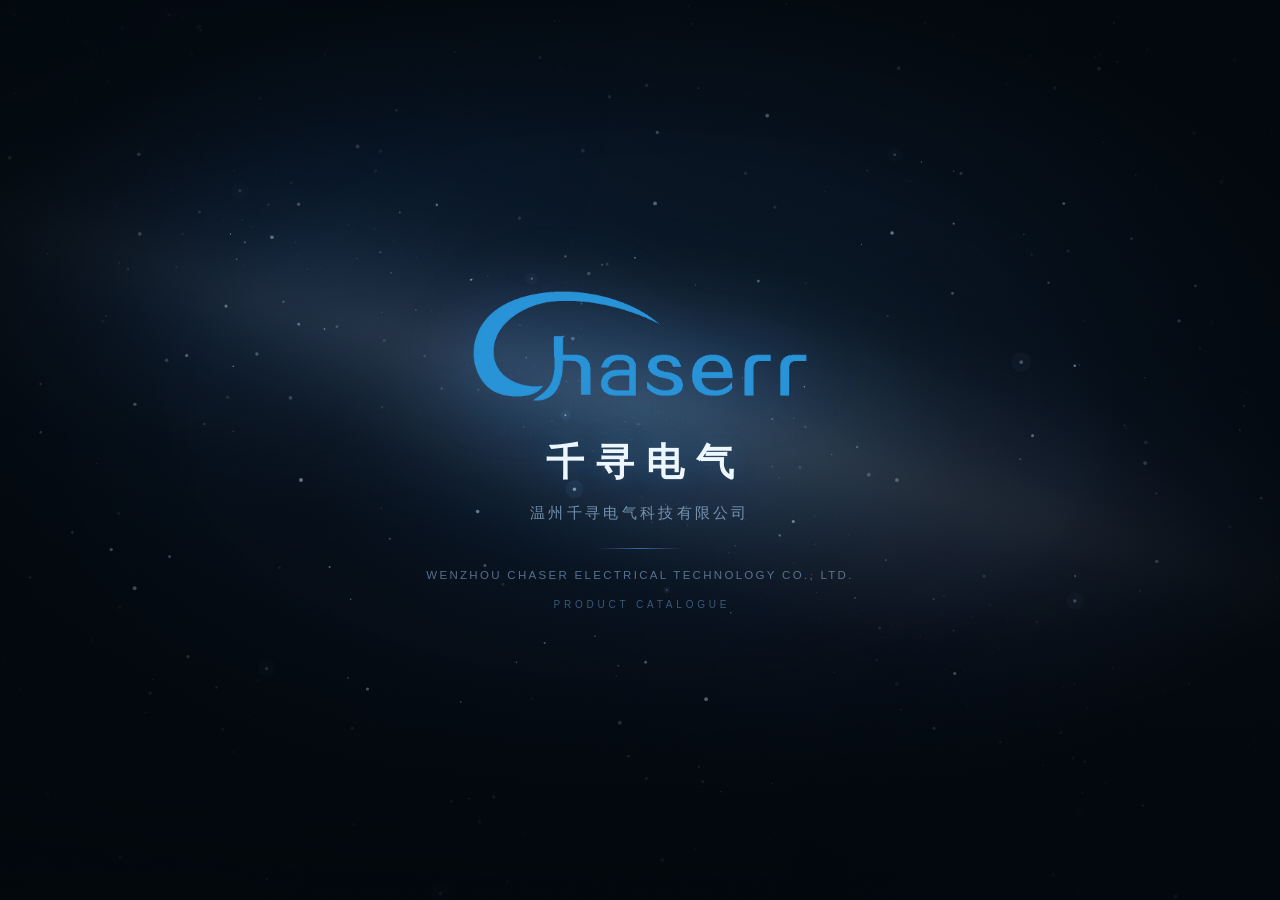
==== index.html @ 0408f9ed "Initialize Album-v2 from Album final baseline" ====
﻿<!DOCTYPE html>
<html lang="zh-CN">
<head>
  <meta charset="UTF-8">
  <meta name="viewport" content="width=device-width, initial-scale=1, viewport-fit=cover">
  <meta name="theme-color" content="#050b14">
  <meta name="description" content="千寻电气产品图册电子版，支持桌面双页、手机单页/双页切换与翻页阅读。">
  <title>千寻电气 · 产品图册</title>
  <link rel="icon" href="data:image/svg+xml,%3Csvg xmlns='http://www.w3.org/2000/svg' viewBox='0 0 64 64'%3E%3Crect width='64' height='64' rx='14' fill='%2307111f'/%3E%3Cpath d='M32 9 51 20v24L32 55 13 44V20z' fill='none' stroke='%234aa8ff' stroke-width='2.5'/%3E%3Ccircle cx='31' cy='31' r='9' fill='none' stroke='%23c7e7ff' stroke-width='3'/%3E%3Cpath d='m37 38 7 7' stroke='%23c7e7ff' stroke-width='3' stroke-linecap='round'/%3E%3C/svg%3E">
  <script>
    if (/MicroMessenger/i.test(navigator.userAgent) && /iPhone|iPad|iPod/i.test(navigator.userAgent)) {
      document.documentElement.classList.add('is-wechat-ios');
    }
  </script>
  <link rel="preload" as="image" href="assets/brand/chaser-logo.webp" fetchpriority="high">
  <link rel="preload" as="image" href="assets/pages/001.webp" media="(min-width: 1001px)" fetchpriority="high">
  <link rel="preload" as="image" href="assets/pages-mobile/001.webp" media="(max-width: 1000px)" fetchpriority="high">
  <link rel="stylesheet" href="styles.css?v=20261119a">
</head>
<body class="is-intro">
  <div class="app is-intro" id="app">
    <div class="ambient" aria-hidden="true">
      <div class="ambient-glow glow-a"></div>
      <div class="ambient-glow glow-b"></div>
      <div class="ambient-nebula"></div>
      <div class="ambient-milkyway"></div>
      <canvas class="starfield" id="starfield"></canvas>
      <div class="ambient-grid"></div>
      <div class="ambient-noise"></div>
      <div class="ambient-vignette"></div>
    </div>

    <header class="topbar">
      <a class="brand" href="#cover" id="brandHome" aria-label="返回封面">
        <span class="brand-copy">
          <img class="brand-logo" src="assets/brand/chaser-logo.webp" width="947" height="323" alt="Chaser 千寻电气" draggable="false">
          <span class="brand-cn">千寻电气 <i></i> 产品图册</span>
        </span>
      </a>

      <nav class="top-actions" aria-label="阅读工具">
        <span class="tool-group">
          <button class="tool-btn tool-btn--text" id="tocBtn" type="button" aria-label="打开页面目录" aria-expanded="false" aria-controls="drawer">
            <svg viewBox="0 0 24 24" aria-hidden="true"><path d="M4 5.5h6.5v6.5H4zM13.5 5.5H20v6.5h-6.5zM4 12.5h6.5V19H4zM13.5 12.5H20V19h-6.5z"/></svg>
            <span>目录</span>
          </button>
          <button class="tool-btn tool-btn--desktop" id="searchBtn" type="button" aria-label="搜索型号或系列" title="搜索（/）">
            <svg viewBox="0 0 24 24" aria-hidden="true"><circle cx="10.6" cy="10.6" r="6.2"/><path d="m15.2 15.2 4.3 4.3"/></svg>
          </button>
          <button class="tool-btn tool-btn--desktop" id="pdfBtn" type="button" aria-label="下载整本 PDF" title="下载整本 PDF">
            <svg viewBox="0 0 24 24" aria-hidden="true"><path d="M12 4v10m0 0 4-4m-4 4-4-4M5 18h14"/></svg>
          </button>
        </span>

        <span class="tool-group">
          <button class="tool-btn" id="zoomBtn" type="button" aria-label="查看大图" title="查看大图">
            <svg viewBox="0 0 24 24" aria-hidden="true"><circle cx="10.6" cy="10.6" r="6.2"/><path d="m15.2 15.2 4.3 4.3M10.6 7.7v5.8M7.7 10.6h5.8"/></svg>
          </button>
          <button class="tool-btn" id="soundBtn" type="button" aria-label="开启翻页音效" aria-pressed="false" title="翻页音效">
            <svg class="icon-sound-on" viewBox="0 0 24 24" aria-hidden="true"><path d="M4 9.4v5.2h3.3l4.2 3.5V5.9L7.3 9.4H4z"/><path d="M15 8.4a5.2 5.2 0 0 1 0 7.2M17.8 5.8a8.7 8.7 0 0 1 0 12.4"/></svg>
            <svg class="icon-sound-off" viewBox="0 0 24 24" aria-hidden="true"><path d="M4 9.4v5.2h3.3l4.2 3.5V5.9L7.3 9.4H4z"/><path d="m15.2 9.2 5 5.6M20.2 9.2l-5 5.6"/></svg>
          </button>
          <button class="tool-btn" id="shareBtn" type="button" aria-label="分享整本图册" title="分享">
            <svg viewBox="0 0 24 24" aria-hidden="true"><circle cx="6" cy="12" r="2.1"/><circle cx="18" cy="6" r="2.1"/><circle cx="18" cy="18" r="2.1"/><path d="m8 11 7.8-4M8 13l7.8 4"/></svg>
          </button>
        </span>

        <span class="tool-group">
          <button class="tool-btn tool-btn--mobile" id="rotateBtn" type="button" aria-label="切换到双页模式" aria-pressed="false" title="切换单页 / 双页">
            <svg viewBox="0 0 24 24" aria-hidden="true"><rect class="page-icon-left" x="3.2" y="4.2" width="8" height="15.2" rx="1.8"/><rect class="page-icon-right" x="12.8" y="4.2" width="8" height="15.2" rx="1.8"/><path d="M7.2 8.2h.1M7.2 11.2h.1M7.2 14.2h.1M16.8 8.2h.1M16.8 11.2h.1M16.8 14.2h.1"/></svg>
          </button>
          <button class="tool-btn" id="fullBtn" type="button" aria-label="进入全屏" title="全屏">
            <svg class="icon-expand" viewBox="0 0 24 24" aria-hidden="true"><path d="M9 4H4v5M15 4h5v5M9 20H4v-5M15 20h5v-5"/></svg>
            <svg class="icon-compress" viewBox="0 0 24 24" aria-hidden="true"><path d="M4 9h5V4M20 9h-5V4M4 15h5v5M20 15h-5v5"/></svg>
          </button>
          <button class="tool-btn" id="helpBtn" type="button" aria-label="查看操作提示" title="操作提示（?）">
            <svg viewBox="0 0 24 24" aria-hidden="true"><circle cx="12" cy="12" r="8.2"/><path d="M9.7 9.4a2.5 2.5 0 1 1 3.5 2.3c-.8.4-1.2.9-1.2 1.8"/><circle cx="12" cy="16.7" r=".8" fill="currentColor" stroke="none"/></svg>
          </button>
        </span>
      </nav>
    </header>

    <main class="stage" id="stage">
      <button class="side-arrow side-arrow--prev" id="prevBtn" type="button" aria-label="上一页" title="上一页">
        <svg viewBox="0 0 24 24" aria-hidden="true"><path d="m14.8 5.8-6.2 6.2 6.2 6.2"/></svg>
      </button>

      <div class="book-area" id="bookArea">
        <div class="book-glow" aria-hidden="true"></div>
        <div class="book-shadow" id="bookShadow" aria-hidden="true"></div>
        <div class="book-viewport" id="bookViewport" aria-label="图册页面，可拖动翻页">
          <div class="spread" id="spread">
            <div class="leaf leaf--left" id="leafLeft" aria-hidden="true">
              <img id="imgLeft" alt="" draggable="false" decoding="async">
              <span class="leaf-light" aria-hidden="true"></span>
              <span class="blank-paper"></span>
            </div>
            <div class="leaf leaf--right" id="leafRight" aria-hidden="true">
              <img id="imgRight" alt="" draggable="false" decoding="async">
              <span class="leaf-light" aria-hidden="true"></span>
              <span class="blank-paper"></span>
            </div>
            <div class="leaf leaf--single" id="leafSingle" aria-hidden="true">
              <img id="imgSingle" alt="" draggable="false" decoding="async">
              <span class="leaf-light" aria-hidden="true"></span>
              <span class="blank-paper"></span>
            </div>

            <div class="contact-highlight-glow" id="contactHighlightGlow" hidden aria-hidden="true"></div>
            <div class="contact-highlight" id="contactHighlight" hidden aria-hidden="true"></div>
            <button class="contact-highlight-hit" id="contactHighlightHit" type="button" aria-label="打开联系方式，可复制地址、电话、邮箱、网址" hidden></button>
            <span class="contact-highlight-badge" id="contactHighlightBadge" hidden aria-hidden="true">点击查看 · 可复制</span>

            <div class="gutter" id="gutter" aria-hidden="true"></div>
            <div class="page-shade page-shade--left" id="shadeLeft" aria-hidden="true"></div>
            <div class="page-shade page-shade--right" id="shadeRight" aria-hidden="true"></div>

            <div class="sheet" id="sheet" aria-hidden="true">
              <div class="sheet-face sheet-face--front" id="sheetFrontFace">
                <img id="sheetFront" alt="" draggable="false" decoding="async">
              </div>
              <div class="sheet-face sheet-face--back" id="sheetBackFace">
                <img id="sheetBack" alt="" draggable="false" decoding="async">
                <span class="sheet-back-blank"></span>
              </div>
            </div>

            <canvas class="flip-canvas" id="flipCanvas" aria-hidden="true"></canvas>
          </div>
        </div>
      </div>

      <button class="side-arrow side-arrow--next" id="nextBtn" type="button" aria-label="下一页" title="下一页">
        <svg viewBox="0 0 24 24" aria-hidden="true"><path d="m9.2 5.8 6.2 6.2-6.2 6.2"/></svg>
      </button>

      <button class="reading-hint" id="hint" type="button" aria-label="查看操作提示">
        <svg viewBox="0 0 24 24" aria-hidden="true"><path d="M8 11V6.8a1.7 1.7 0 0 1 3.4 0V10m0-1.5a1.7 1.7 0 0 1 3.4 0V11m0-1.3a1.7 1.7 0 0 1 3.4 0v4.6c0 3.3-2.6 5.9-5.9 5.9h-.7a5.7 5.7 0 0 1-4.2-1.9L4 14.2a1.7 1.7 0 0 1 2.5-2.3L8 13.5"/></svg>
        <span id="hintText">拖动页角翻页 · 双击页面放大 · 操作提示</span>
      </button>
    </main>

    <div class="chapter-ghost" id="chapterGhost" aria-hidden="true">
      <span class="chapter-ghost__code" id="chapterGhostCode"></span>
      <span class="chapter-ghost__name" id="chapterGhostName"></span>
    </div>

    <footer class="footer">
      <div class="progress-row">
        <span class="progress-index">01</span>
        <div class="range-wrap">
          <span class="range-ticks" aria-hidden="true">
            <i></i><i></i><i></i><i></i><i></i><i></i><i></i><i></i>
          </span>
          <input id="scrubber" class="scrubber" type="range" min="1" max="70" value="1" step="1" aria-label="跳转页面">
        </div>
        <span class="progress-index">70</span>
      </div>
      <div class="dock" role="group" aria-label="翻页控制">
        <div class="dock-side">
          <button class="dock-btn dock-btn--minor" id="firstBtn" type="button" aria-label="回到封面" title="回到封面">
            <svg viewBox="0 0 24 24" aria-hidden="true"><path d="M6 5v14M18 6.5 9.8 12l8.2 5.5z"/></svg>
          </button>
          <button class="dock-btn" id="prevPage" type="button" aria-label="上一页" title="上一页">
            <svg viewBox="0 0 24 24" aria-hidden="true"><path d="m14.5 5.8-6.2 6.2 6.2 6.2"/></svg>
          </button>
        </div>

        <button class="page-status" id="pageStatus" type="button" aria-label="当前页，点击打开页面目录">
          <span class="page-status__title" id="pageTitle">封面</span>
          <span class="page-status__count" id="pageCount">01 / 70</span>
        </button>

        <div class="dock-side">
          <button class="dock-btn" id="nextPage" type="button" aria-label="下一页" title="下一页">
            <svg viewBox="0 0 24 24" aria-hidden="true"><path d="m9.5 5.8 6.2 6.2-6.2 6.2"/></svg>
          </button>
          <button class="dock-btn dock-btn--minor" id="lastBtn" type="button" aria-label="查看封底" title="查看封底">
            <svg viewBox="0 0 24 24" aria-hidden="true"><path d="M18 5v14M6 6.5 14.2 12 6 17.5z"/></svg>
          </button>
        </div>
      </div>
    </footer>
  </div>

  <div class="drawer-backdrop" id="drawerBackdrop" hidden></div>
  <aside class="drawer" id="drawer" role="dialog" aria-modal="true" aria-labelledby="drawerTitle" aria-hidden="true">
    <div class="drawer-head">
      <div>
        <span class="eyebrow">CATALOGUE</span>
        <h2 id="drawerTitle">目录</h2>
      </div>
      <button class="drawer-close" id="drawerClose" type="button" aria-label="关闭目录">
        <svg viewBox="0 0 24 24" aria-hidden="true"><path d="m6 6 12 12M18 6 6 18"/></svg>
      </button>
    </div>
    <div class="drawer-sub">
      <span id="drawerSubCount">34 个产品系列</span>
      <span class="drawer-sub__hint" id="drawerSubHint">点击系列快速跳转</span>
    </div>
    <div class="drawer-tabs" role="tablist" aria-label="目录视图">
      <button class="drawer-tab is-active" id="tocTabDirectory" type="button" role="tab" aria-selected="true" aria-controls="directoryPanel">系列目录</button>
      <button class="drawer-tab" id="tocTabThumbs" type="button" role="tab" aria-selected="false" aria-controls="thumbsPanel" tabindex="-1">页面缩略图</button>
    </div>
    <div class="drawer-tools">
      <button class="drawer-pdf-btn" id="pdfBtnDrawer" type="button">
        <svg viewBox="0 0 24 24" aria-hidden="true"><path d="M12 4v10m0 0 4-4m-4 4-4-4M5 18h14"/></svg>
        <span>下载整本 PDF</span>
        <em>带水印</em>
      </button>
    </div>
    <div class="drawer-body" id="drawerBody">
      <div class="drawer-panel" id="directoryPanel" role="tabpanel" aria-labelledby="tocTabDirectory">
        <div class="toc-head">
          <span class="toc-head__title">产品系列</span>
          <span class="toc-head__meta">PRODUCT SERIES · 01—65</span>
        </div>
        <div class="toc-list" id="tocList"></div>
        <div class="toc-note">
          <span>页码为图册印刷页码；点击系列进入该系列首页。</span>
          <span>原目录未列出 20、56、66 页，可在“页面缩略图”中查看。</span>
        </div>
      </div>
      <div class="drawer-panel" id="thumbsPanel" role="tabpanel" aria-labelledby="tocTabThumbs" hidden>
        <div class="thumb-grid" id="thumbGrid"></div>
      </div>
    </div>
  </aside>

  <div class="zoom-modal" id="zoomModal" role="dialog" aria-modal="true" aria-labelledby="zoomTitle" aria-hidden="true">
    <div class="zoom-head">
      <div class="zoom-heading">
        <span class="eyebrow">DETAIL VIEW</span>
        <h2 id="zoomTitle">封面</h2>
        <span class="zoom-meta" id="zoomMeta">01 / 70</span>
      </div>
      <button class="drawer-close" id="zoomClose" type="button" aria-label="关闭大图">
        <svg viewBox="0 0 24 24" aria-hidden="true"><path d="m6 6 12 12M18 6 6 18"/></svg>
      </button>
    </div>
    <div class="zoom-stage" id="zoomStage">
      <img id="zoomImg" alt="" draggable="false">
      <div class="zoom-loading" id="zoomLoading" aria-hidden="true"><span></span></div>
    </div>
    <div class="zoom-foot">
      <span class="zoom-tip" id="zoomTip">滚轮或双指缩放 · 放大后拖动查看</span>
      <button class="zoom-back" id="zoomBack" type="button">返回图册</button>
      <div class="zoom-tools" role="group" aria-label="图片缩放">
        <button id="zoomOut" type="button" aria-label="缩小"><svg viewBox="0 0 24 24" aria-hidden="true"><path d="M6 12h12"/></svg></button>
        <span id="zoomLevel">100%</span>
        <button id="zoomIn" type="button" aria-label="放大"><svg viewBox="0 0 24 24" aria-hidden="true"><path d="M6 12h12M12 6v12"/></svg></button>
        <button class="zoom-fit" id="zoomFit" type="button" aria-label="适应屏幕">适应</button>
      </div>
    </div>
  </div>

  <div class="search-modal" id="searchModal" role="dialog" aria-modal="true" aria-labelledby="searchTitle" aria-hidden="true">
    <div class="search-panel">
      <div class="modal-head">
        <div>
          <span class="eyebrow">SEARCH</span>
          <h2 id="searchTitle">查找型号 / 系列</h2>
        </div>
        <button class="drawer-close" id="searchClose" type="button" aria-label="关闭搜索">
          <svg viewBox="0 0 24 24" aria-hidden="true"><path d="m6 6 12 12M18 6 6 18"/></svg>
        </button>
      </div>
      <div class="search-box">
        <svg viewBox="0 0 24 24" aria-hidden="true"><circle cx="10.6" cy="10.6" r="6.2"/><path d="m15.2 15.2 4.3 4.3"/></svg>
        <input id="searchInput" type="search" placeholder="输入型号、系列名或页码，例如 QX198A / 33" autocomplete="off" spellcheck="false" aria-label="搜索型号、系列名或页码">
        <kbd>/</kbd>
      </div>
      <div class="search-results" id="searchResults" role="listbox" aria-label="搜索结果"></div>
      <div class="search-empty" id="searchEmpty" hidden>没有找到对应内容，试试型号的一部分，例如 QX198 或 198A。</div>
      <div class="search-foot"><span>↑↓ 选择</span><span>Enter 跳转</span><span>Esc 关闭</span></div>
    </div>
  </div>

  <div class="share-modal" id="shareModal" role="dialog" aria-modal="true" aria-labelledby="shareTitle" aria-hidden="true">
    <div class="share-panel">
      <div class="modal-head">
        <div>
          <span class="eyebrow">SHARE</span>
          <h2 id="shareTitle">分享整本图册</h2>
        </div>
        <button class="drawer-close" id="shareClose" type="button" aria-label="关闭分享">
          <svg viewBox="0 0 24 24" aria-hidden="true"><path d="m6 6 12 12M18 6 6 18"/></svg>
        </button>
      </div>
      <div class="share-body">
        <div class="share-qr-wrap">
          <img id="shareQr" src="assets/brand/share-qr.png" alt="千寻电气产品图册二维码">
        </div>
        <p class="share-title">扫码查看整本图册</p>
        <p class="share-sub">微信、手机相机或浏览器扫码</p>
        <div class="share-url-row">
          <input id="shareUrl" type="text" readonly value="https://refit-no1.github.io/Album-v2/" aria-label="图册网址">
          <button id="copyShare" type="button">复制</button>
        </div>
        <div class="share-actions">
          <button id="nativeShare" type="button" hidden>系统分享</button>
          <a id="downloadQr" href="assets/brand/share-qr.png" download="千寻电气产品图册-二维码.png">保存二维码</a>
        </div>
      </div>
    </div>
  </div>

  <div class="help-modal" id="helpModal" role="dialog" aria-modal="true" aria-labelledby="helpTitle" aria-hidden="true">
    <div class="help-panel">
      <div class="modal-head">
        <div>
          <span class="eyebrow">GUIDE</span>
          <h2 id="helpTitle">操作提示</h2>
        </div>
        <button class="drawer-close" id="helpClose" type="button" aria-label="关闭操作提示">
          <svg viewBox="0 0 24 24" aria-hidden="true"><path d="m6 6 12 12M18 6 6 18"/></svg>
        </button>
      </div>
      <div class="help-mode" id="helpMode">电脑版</div>
      <div class="help-list" id="helpList"></div>
      <p class="help-foot">按 <kbd>?</kbd> 随时打开此提示。</p>
    </div>
  </div>

  <div class="pdf-modal" id="pdfModal" role="dialog" aria-modal="true" aria-labelledby="pdfTitle" aria-hidden="true">
    <div class="pdf-panel">
      <div class="modal-head">
        <div>
          <span class="eyebrow">PDF EXPORT</span>
          <h2 id="pdfTitle">下载整本 PDF</h2>
        </div>
        <button class="drawer-close" id="pdfClose" type="button" aria-label="关闭 PDF 下载">
          <svg viewBox="0 0 24 24" aria-hidden="true"><path d="m6 6 12 12M18 6 6 18"/></svg>
        </button>
      </div>
      <p class="pdf-status" id="pdfStatus">准备生成 PDF…</p>
      <div class="pdf-progress" aria-hidden="true"><span id="pdfBar"></span></div>
      <p class="pdf-note">共 70 页，按图册顺序生成。每页带很浅的“千寻电气 · 产品图册”水印，不影响阅读。生成期间请保持页面打开。</p>
      <button class="pdf-cancel" id="pdfCancel" type="button">取消</button>
    </div>
  </div>

  <div class="contact-modal" id="contactModal" role="dialog" aria-modal="true" aria-labelledby="contactTitle" aria-hidden="true">
    <div class="contact-panel">
      <div class="modal-head">
        <div>
          <span class="eyebrow">CONTACT</span>
          <h2 id="contactTitle">联系方式</h2>
        </div>
        <button class="drawer-close" id="contactClose" type="button" aria-label="关闭联系方式">
          <svg viewBox="0 0 24 24" aria-hidden="true"><path d="m6 6 12 12M18 6 6 18"/></svg>
        </button>
      </div>
      <div class="contact-list" id="contactList">
        <div class="contact-row" data-contact-row="address">
          <span class="contact-row__label">地址</span>
          <span class="contact-row__value">浙江温州乐清市天成街道天成工业区宁康东路2892号</span>
          <button class="contact-row__copy" type="button" data-copy-contact="address">复制</button>
        </div>
        <div class="contact-row" data-contact-row="phone">
          <span class="contact-row__label">电话</span>
          <span class="contact-row__value">135 8779 8177</span>
          <button class="contact-row__copy" type="button" data-copy-contact="phone">复制</button>
        </div>
        <div class="contact-row" data-contact-row="email">
          <span class="contact-row__label">邮箱</span>
          <span class="contact-row__value">Una@chaserr.cc</span>
          <button class="contact-row__copy" type="button" data-copy-contact="email">复制</button>
        </div>
        <div class="contact-row" data-contact-row="website">
          <span class="contact-row__label">网址</span>
          <span class="contact-row__value">https://cn.qianxunele.com</span>
          <button class="contact-row__copy" type="button" data-copy-contact="website">复制</button>
        </div>
      </div>
      <p class="contact-note">点击“复制”即可复制内容，不会拨号、发送邮件或跳转网页。</p>
    </div>
  </div>

  <div class="loading" id="loading">
    <div class="loading-inner">
      <div class="loading-mark">
        <svg viewBox="0 0 44 44" fill="none" aria-hidden="true">
          <path d="M22 3.6 38.3 13v18L22 40.4 5.7 31V13z" stroke="url(#loadStroke)" stroke-width="1.2"/>
          <circle cx="21.3" cy="21.4" r="6" stroke="#d9efff" stroke-width="1.7"/>
          <path d="m25.8 25.8 5 5" stroke="#d9efff" stroke-width="1.7" stroke-linecap="round"/>
          <defs><linearGradient id="loadStroke" x1="6" y1="4" x2="39" y2="40"><stop stop-color="#9ed8ff"/><stop offset="1" stop-color="#1e6dd2"/></linearGradient></defs>
        </svg>
      </div>
      <p class="loading-title">千寻电气 · 产品图册</p>
      <p class="loading-sub">正在展开图册</p>
      <span class="loading-line"><i></i></span>
    </div>
  </div>

  <div class="intro" id="intro" aria-hidden="true">
    <div class="intro-haze" aria-hidden="true"></div>
    <div class="intro-scene">
      <div class="intro-logo">
        <img class="intro-logo-base" src="assets/brand/chaser-logo.webp" width="947" height="323" alt="Chaser 千寻电气">
        <img class="intro-logo-shine" src="assets/brand/chaser-logo.webp" width="947" height="323" alt="" aria-hidden="true">
      </div>
      <div class="intro-name">千寻电气</div>
      <div class="intro-full">温州千寻电气科技有限公司</div>
      <div class="intro-rule" aria-hidden="true"></div>
      <div class="intro-en">WENZHOU CHASER ELECTRICAL TECHNOLOGY CO., LTD.</div>
      <div class="intro-tag">PRODUCT CATALOGUE</div>
    </div>
  </div>

  <div class="toast" id="toast" role="status" aria-live="polite"></div>
  <div class="sr-only" id="live" aria-live="polite"></div>

  <noscript>
    <div class="noscript">请启用浏览器 JavaScript 后重新打开本图册。</div>
  </noscript>

  <script src="data/pages.js?v=20261119a"></script>
  <script src="data/toc.js?v=20261119a"></script>
  <script src="app.js?v=20261119a"></script>
</body>
</html>
---- styles.css ----
/* =========================================================
   千寻电气 · 产品图册
   Responsive flipbook viewer
   ========================================================= */

:root {
  --bg-deep: #040a12;
  --bg: #06101c;
  --panel: rgba(9, 21, 36, .72);
  --panel-strong: rgba(8, 18, 31, .92);
  --paper: #f7f9fc;
  --ink: #eaf3ff;
  --ink-soft: #c3d2e6;
  --muted: #8194ad;
  --muted-2: #61748d;
  --accent: #4aa8ff;
  --accent-bright: #8dd0ff;
  --accent-deep: #1b6ed4;
  --line: rgba(142, 183, 235, .14);
  --line-strong: rgba(142, 183, 235, .24);
  --danger: #ff7a8a;
  --header-h: 76px;
  --footer-h: 108px;
  --stage-pad-x: 94px;
  --page-w: 0px;
  --page-h: 0px;
  --font-sans: "Microsoft YaHei UI", "Microsoft YaHei", "PingFang SC", "Hiragino Sans GB", "Noto Sans CJK SC", "Source Han Sans SC", sans-serif;
  --font-num: "Bahnschrift", "DIN Alternate", "Segoe UI", "Helvetica Neue", Arial, sans-serif;
  --ease-out: cubic-bezier(.22, .78, .22, 1);
  --ease-soft: cubic-bezier(.33, 1, .68, 1);
}

* { box-sizing: border-box; }

html, body {
  height: 100%;
  margin: 0;
  padding: 0;
  background: var(--bg-deep);
}

html { -webkit-text-size-adjust: 100%; }

body {
  color: var(--ink);
  font-family: var(--font-sans);
  font-size: 14px;
  line-height: 1.5;
  overflow: hidden;
  -webkit-font-smoothing: antialiased;
  -moz-osx-font-smoothing: grayscale;
  overscroll-behavior: none;
}

button, input { font: inherit; color: inherit; }
button { -webkit-tap-highlight-color: transparent; }
img { display: block; }
a { color: inherit; }

::selection { background: rgba(74, 168, 255, .32); color: #fff; }

:focus-visible {
  outline: 2px solid var(--accent);
  outline-offset: 3px;
}

.sr-only {
  position: absolute !important;
  width: 1px; height: 1px;
  padding: 0; margin: -1px;
  overflow: hidden;
  clip: rect(0, 0, 0, 0);
  white-space: nowrap;
  border: 0;
}

/* ---------- Ambient stage ---------- */

.app {
  position: relative;
  z-index: 1;
  display: flex;
  flex-direction: column;
  width: 100%;
  height: 100vh;
  height: 100dvh;
  min-height: 0;
  overflow: hidden;
}

.ambient {
  position: fixed;
  inset: 0;
  z-index: 0;
  overflow: hidden;
  background:
    radial-gradient(120% 90% at 50% 0%, #0b1b2e 0%, #06101c 46%, #040a12 100%);
  pointer-events: none;
}

.ambient-glow {
  position: absolute;
  border-radius: 50%;
  filter: blur(100px);
  opacity: .5;
  will-change: transform;
}

.glow-a {
  width: 54vw; height: 54vw;
  min-width: 480px; min-height: 480px;
  top: -24vw; left: -12vw;
  background: radial-gradient(circle, rgba(34, 118, 215, .38), transparent 67%);
  animation: drift-a 26s ease-in-out infinite alternate;
}

.glow-b {
  width: 48vw; height: 48vw;
  min-width: 420px; min-height: 420px;
  right: -16vw; bottom: -24vw;
  background: radial-gradient(circle, rgba(39, 92, 167, .28), transparent 68%);
  animation: drift-b 31s ease-in-out infinite alternate;
}

@keyframes drift-a {
  from { transform: translate3d(0, 0, 0) scale(1); }
  to { transform: translate3d(6vw, 4vh, 0) scale(1.08); }
}
@keyframes drift-b {
  from { transform: translate3d(0, 0, 0) scale(1.04); }
  to { transform: translate3d(-5vw, -3vh, 0) scale(.96); }
}

.ambient-nebula {
  position: absolute;
  inset: -18%;
  background:
    radial-gradient(ellipse 38% 30% at 28% 34%, rgba(41, 106, 194, .16), transparent 68%),
    radial-gradient(ellipse 32% 26% at 72% 66%, rgba(86, 76, 178, .1), transparent 70%),
    radial-gradient(ellipse 24% 20% at 58% 42%, rgba(42, 140, 207, .08), transparent 72%);
  filter: blur(58px);
  opacity: .85;
  mix-blend-mode: screen;
  animation: nebula-drift 42s ease-in-out infinite alternate;
  pointer-events: none;
}

@keyframes nebula-drift {
  from { transform: translate3d(-1.5%, 1%, 0) scale(1); }
  to { transform: translate3d(1.5%, -1%, 0) scale(1.04); }
}

.ambient-milkyway {
  position: absolute;
  left: -22%;
  top: 24%;
  width: 144%;
  height: 42%;
  background:
    radial-gradient(ellipse 38% 55% at 55% 50%, rgba(226, 239, 255, .15), transparent 72%),
    radial-gradient(ellipse 20% 34% at 34% 50%, rgba(132, 171, 255, .12), transparent 76%),
    linear-gradient(
      to bottom,
      transparent 4%,
      rgba(88, 132, 208, .04) 22%,
      rgba(171, 201, 255, .09) 38%,
      rgba(225, 239, 255, .17) 49%,
      rgba(255, 255, 255, .22) 50%,
      rgba(225, 239, 255, .16) 51%,
      rgba(171, 201, 255, .08) 62%,
      transparent 94%
    );
  filter: blur(18px) saturate(1.15);
  transform: rotate(16deg) scale(1.06);
  transform-origin: center;
  opacity: .9;
  mix-blend-mode: screen;
  animation: milkyway-drift 46s ease-in-out infinite alternate;
  pointer-events: none;
}

.ambient-milkyway::after {
  content: "";
  position: absolute;
  inset: 12% 0;
  background:
    radial-gradient(ellipse 16% 8% at 32% 44%, rgba(1, 5, 13, .55), transparent 72%),
    radial-gradient(ellipse 20% 6% at 62% 53%, rgba(1, 5, 13, .48), transparent 74%),
    radial-gradient(ellipse 13% 5% at 78% 47%, rgba(1, 5, 13, .4), transparent 76%),
    linear-gradient(
      to bottom,
      transparent 10%,
      rgba(2, 8, 18, .38) 44%,
      rgba(2, 8, 18, .28) 50%,
      transparent 68%
    );
  filter: blur(12px);
  opacity: .5;
  mix-blend-mode: multiply;
}

@keyframes milkyway-drift {
  from { transform: rotate(16deg) scale(1.06) translate3d(-.8%, .4%, 0); }
  to { transform: rotate(16deg) scale(1.08) translate3d(.8%, -.4%, 0); }
}

@media (max-width: 900px) {
  .ambient-milkyway {
    left: -30%;
    top: 27%;
    width: 160%;
    height: 38%;
    opacity: .8;
    filter: blur(14px) saturate(1.12);
  }
}

.ambient-grid {
  position: absolute;
  inset: 0;
  background-image:
    linear-gradient(rgba(136, 180, 236, .043) 1px, transparent 1px),
    linear-gradient(90deg, rgba(136, 180, 236, .043) 1px, transparent 1px);
  background-size: 72px 72px;
  -webkit-mask-image: radial-gradient(ellipse 80% 74% at 50% 48%, #000 12%, rgba(0,0,0,.55) 54%, transparent 86%);
  mask-image: radial-gradient(ellipse 80% 74% at 50% 48%, #000 12%, rgba(0,0,0,.55) 54%, transparent 86%);
  opacity: .8;
}

.ambient-noise {
  position: absolute;
  inset: 0;
  background-image: url("data:image/svg+xml,%3Csvg xmlns='http://www.w3.org/2000/svg' width='160' height='160'%3E%3Cfilter id='n'%3E%3CfeTurbulence type='fractalNoise' baseFrequency='.86' numOctaves='3' stitchTiles='stitch'/%3E%3C/filter%3E%3Crect width='160' height='160' filter='url(%23n)' opacity='.6'/%3E%3C/svg%3E");
  opacity: .032;
  mix-blend-mode: overlay;
}

.ambient-vignette {
  position: absolute;
  inset: 0;
  background:
    linear-gradient(to bottom, rgba(2, 7, 12, .32), transparent 16%, transparent 78%, rgba(2, 7, 12, .7)),
    radial-gradient(ellipse 76% 66% at 50% 48%, transparent 46%, rgba(2, 6, 11, .55) 100%);
}

/* ---------- Top bar ---------- */

.topbar {
  position: relative;
  z-index: 40;
  flex: 0 0 calc(var(--header-h) + env(safe-area-inset-top, 0px));
  display: flex;
  align-items: center;
  justify-content: space-between;
  gap: 18px;
  height: calc(var(--header-h) + env(safe-area-inset-top, 0px));
  padding: env(safe-area-inset-top, 0px) clamp(18px, 3vw, 42px) 0;
  border-bottom: 1px solid rgba(142, 183, 235, .09);
  background: linear-gradient(to bottom, rgba(4, 11, 20, .88), rgba(4, 11, 20, .48));
  -webkit-backdrop-filter: blur(18px) saturate(125%);
  backdrop-filter: blur(18px) saturate(125%);
}

.topbar::after {
  content: "";
  position: absolute;
  left: 0; right: 0; bottom: -1px;
  height: 1px;
  background: linear-gradient(90deg, transparent, rgba(94, 171, 255, .32) 28%, rgba(94, 171, 255, .32) 72%, transparent);
  opacity: .45;
  pointer-events: none;
}

.brand {
  display: inline-flex;
  align-items: center;
  gap: 0;
  min-width: 0;
  text-decoration: none;
  border-radius: 8px;
}

.brand-logo {
  display: block;
  width: auto;
  height: 30px;
  max-width: 170px;
  filter: drop-shadow(0 0 14px rgba(45, 139, 226, .16));
  user-select: none;
}

.brand-copy {
  display: flex;
  flex-direction: column;
  align-items: flex-start;
  justify-content: center;
  gap: 2px;
  min-width: 0;
}

.brand-cn {
  display: inline-flex;
  align-items: center;
  gap: 7px;
  font-size: 10px;
  line-height: 1.4;
  letter-spacing: .12em;
  color: var(--muted);
  white-space: nowrap;
}

.brand-cn i {
  width: 3px; height: 3px;
  border-radius: 50%;
  background: var(--accent);
  box-shadow: 0 0 8px rgba(74, 168, 255, .9);
}

.topbar-center {
  position: absolute;
  left: 50%;
  top: 50%;
  transform: translate(-50%, -50%);
  display: inline-flex;
  align-items: center;
  gap: 13px;
  height: 30px;
  padding: 0 16px;
  border: 1px solid transparent;
  white-space: nowrap;
  pointer-events: none;
}

.topbar-kicker {
  font-family: var(--font-num);
  font-size: 9px;
  letter-spacing: .22em;
  color: var(--muted-2);
}

.topbar-divider {
  width: 20px;
  height: 1px;
  background: linear-gradient(90deg, transparent, var(--line-strong), transparent);
}

.topbar-section {
  font-size: 11px;
  letter-spacing: .14em;
  color: var(--ink-soft);
}

.top-actions {
  display: inline-flex;
  align-items: center;
  gap: 7px;
  flex: 0 0 auto;
}

.tool-btn {
  position: relative;
  display: inline-flex;
  align-items: center;
  justify-content: center;
  gap: 7px;
  height: 38px;
  min-width: 38px;
  padding: 0 10px;
  border: 1px solid var(--line);
  border-radius: 9px;
  background: rgba(12, 27, 45, .48);
  color: var(--ink-soft);
  cursor: pointer;
  transition: background .22s ease, border-color .22s ease, color .22s ease, transform .22s ease;
}

.tool-btn svg {
  width: 17px;
  height: 17px;
  fill: none;
  stroke: currentColor;
  stroke-width: 1.55;
  stroke-linecap: round;
  stroke-linejoin: round;
}

.tool-btn--text {
  padding: 0 12px;
  font-size: 11.5px;
  letter-spacing: .07em;
}

.tool-btn--text svg path { fill: currentColor; stroke: none; opacity: .9; }

.tool-btn:hover {
  color: #fff;
  border-color: rgba(104, 188, 255, .42);
  background: rgba(25, 66, 111, .48);
}

.tool-btn:active { transform: translateY(1px); }

.tool-btn .icon-sound-on { display: none; }
.tool-btn .icon-sound-off { display: block; }
.tool-btn.is-on { color: var(--accent-bright); border-color: rgba(74, 168, 255, .4); }
.tool-btn.is-on .icon-sound-on { display: block; }
.tool-btn.is-on .icon-sound-off { display: none; }

.tool-btn .icon-compress { display: none; }
.tool-btn.is-on .icon-expand { display: none; }
.tool-btn.is-on .icon-compress { display: block; }

/* ---------- Stage ---------- */

.stage {
  position: relative;
  z-index: 10;
  flex: 1 1 auto;
  min-height: 0;
  display: flex;
  align-items: stretch;
  justify-content: center;
  padding: 10px var(--stage-pad-x) 8px;
  overflow: hidden;
}

.book-area {
  position: relative;
  display: flex;
  align-items: center;
  justify-content: center;
  width: 100%;
  height: 100%;
  min-width: 0;
  min-height: 0;
  opacity: 0;
  transform: translateY(8px);
  transition: opacity .55s ease, transform .65s var(--ease-out), filter .8s ease;
}

.app.is-ready .book-area {
  opacity: 1;
  transform: translateY(0);
}

.book-glow {
  position: absolute;
  left: 50%;
  top: 50%;
  width: min(74vw, 1150px);
  height: min(58vh, 640px);
  transform: translate(-50%, -48%);
  background: radial-gradient(ellipse, rgba(55, 139, 241, .15), transparent 68%);
  filter: blur(32px);
  pointer-events: none;
}

.book-shadow {
  position: absolute;
  left: 50%;
  bottom: 1.5%;
  width: 64%;
  height: 42px;
  transform: translateX(-50%);
  border-radius: 50%;
  background: radial-gradient(ellipse 50% 50% at 50% 50%, rgba(0, 0, 0, .88), rgba(0, 0, 0, .45) 46%, transparent 74%);
  filter: blur(12px);
  opacity: .9;
  transition: width .55s var(--ease-out), opacity .4s ease;
  pointer-events: none;
}

.book-viewport {
  position: relative;
  flex: none;
  -webkit-transform-style: preserve-3d;
  transform-style: preserve-3d;
  -webkit-perspective: 12000px;
  perspective: 12000px;
  -webkit-perspective-origin: 50% 44%;
  perspective-origin: 50% 44%;
  transform: translate3d(0, 0, 0);
  transition: transform .5s var(--ease-soft), clip-path .5s var(--ease-soft);
  will-change: transform, clip-path;
}

.app.is-flipping .book-viewport {
  transition: none;
}

.spread {
  position: relative;
  width: 100%;
  height: 100%;
  -webkit-transform-style: preserve-3d;
  transform-style: preserve-3d;
  transition: opacity .16s ease, transform .18s ease;
}

.app.is-jumping .spread {
  opacity: 0;
  transform: scale(.985);
}

.leaf {
  position: absolute;
  top: 0;
  bottom: 0;
  overflow: hidden;
  background-color: var(--paper);
  background-position: center;
  background-repeat: no-repeat;
  background-size: cover;
  box-shadow:
    0 4px 0 rgba(223, 232, 244, .92),
    0 18px 45px rgba(0, 0, 0, .42);
}

.leaf::before {
  content: "";
  position: absolute;
  inset: 0;
  z-index: 3;
  background-image: url("data:image/svg+xml,%3Csvg xmlns='http://www.w3.org/2000/svg' width='160' height='160'%3E%3Cfilter id='n'%3E%3CfeTurbulence type='fractalNoise' baseFrequency='.82' numOctaves='3' stitchTiles='stitch'/%3E%3C/filter%3E%3Crect width='160' height='160' filter='url(%23n)' opacity='.6'/%3E%3C/svg%3E");
  background-size: 160px 160px;
  opacity: .038;
  mix-blend-mode: multiply;
  pointer-events: none;
}

.leaf-light {
  position: absolute;
  inset: 0;
  z-index: 4;
  background: radial-gradient(
    240px circle at var(--lx, 50%) var(--ly, 38%),
    rgba(255, 255, 255, .18),
    rgba(255, 255, 255, .055) 42%,
    transparent 72%
  );
  opacity: 0;
  mix-blend-mode: soft-light;
  transition: opacity .45s ease;
  pointer-events: none;
}

.spread.is-pointer-active .leaf-light { opacity: .9; }

.leaf img {
  position: absolute;
  inset: 0;
  z-index: 1;
  width: 100%;
  height: 100%;
  object-fit: cover;
  opacity: 0;
  transition: opacity .28s ease;
  user-select: none;
  -webkit-user-drag: none;
}

.leaf img.is-ready { opacity: 1; }
.leaf.is-empty img { display: none; }

/* During a turn the page must swap pixels instantly, not cross-fade from the
   low-resolution thumbnail: that produces a visible first-visit flash. */
.app.is-flipping .leaf img,
.app.is-dragging .leaf img {
  transition: none;
}

.leaf--left {
  left: 0;
  width: calc(50% + 2px);
  border-radius: 3px 0 0 3px;
  box-shadow:
    -1px 0 0 rgba(8, 22, 38, .2),
    -2px 0 0 rgba(245, 250, 255, .8),
    -3px 0 0 rgba(204, 218, 233, .6),
    0 4px 0 rgba(223, 232, 244, .92),
    0 7px 0 rgba(194, 208, 224, .62),
    0 18px 45px rgba(0, 0, 0, .42);
}

.leaf--right {
  left: calc(50% - 2px);
  width: calc(50% + 2px);
  border-radius: 0 3px 3px 0;
  box-shadow:
    1px 0 0 rgba(8, 22, 38, .2),
    2px 0 0 rgba(245, 250, 255, .8),
    3px 0 0 rgba(204, 218, 233, .6),
    0 4px 0 rgba(223, 232, 244, .92),
    0 7px 0 rgba(194, 208, 224, .62),
    0 18px 45px rgba(0, 0, 0, .42);
}

.leaf--single {
  left: 0;
  width: 100%;
  border-radius: 4px;
  display: none;
  box-shadow:
    0 0 0 1px rgba(8, 22, 38, .2),
    0 2px 0 rgba(245, 250, 255, .8),
    0 4px 0 rgba(223, 232, 244, .92),
    0 7px 0 rgba(194, 208, 224, .6),
    0 18px 45px rgba(0, 0, 0, .42);
}

.leaf::after {
  content: "";
  position: absolute;
  inset: 0;
  z-index: 2;
  pointer-events: none;
  box-shadow: inset 0 0 48px rgba(11, 26, 44, .035);
}

.leaf--left::after,
.leaf--right::after {
  background: none;
}

.blank-paper {
  position: absolute;
  inset: 0;
  z-index: 0;
  display: none;
  background:
    radial-gradient(ellipse at 50% 38%, rgba(57, 126, 200, .2), transparent 52%),
    linear-gradient(145deg, #0d1d30, #07111d 62%, #050c15);
}

.blank-paper::before {
  content: "";
  position: absolute;
  inset: 7%;
  border: 1px solid rgba(111, 171, 235, .1);
  border-radius: 2px;
  box-shadow: inset 0 0 80px rgba(22, 71, 122, .08);
}

.blank-paper::after {
  content: "CHASER";
  position: absolute;
  left: 50%;
  top: 50%;
  transform: translate(-50%, -50%);
  color: rgba(148, 199, 250, .16);
  font-family: var(--font-num);
  font-size: 13px;
  font-weight: 500;
  letter-spacing: .55em;
  text-indent: .55em;
  white-space: nowrap;
}

.leaf.is-empty .blank-paper { display: block; }

.gutter {
  position: absolute;
  left: 50%;
  top: -1px;
  bottom: -1px;
  z-index: 5;
  width: 9%;
  max-width: 100px;
  min-width: 50px;
  transform: translateX(-50%);
  background: linear-gradient(90deg,
    transparent 0%,
    rgba(4, 13, 23, .04) 16%,
    rgba(4, 13, 23, .14) 32%,
    rgba(4, 13, 23, .3) 44%,
    rgba(4, 13, 23, .42) 50%,
    rgba(4, 13, 23, .3) 56%,
    rgba(4, 13, 23, .14) 68%,
    rgba(4, 13, 23, .04) 84%,
    transparent 100%);
  opacity: .8;
  mix-blend-mode: multiply;
  pointer-events: none;
}

.page-shade {
  position: absolute;
  top: 0;
  bottom: 0;
  z-index: 4;
  width: 50%;
  pointer-events: none;
  opacity: 0;
  transition: opacity .1s linear;
}

.page-shade--left {
  left: 0;
  background: linear-gradient(to right, rgba(1, 7, 13, .38), rgba(1, 7, 13, .08) 34%, transparent 62%);
}

.page-shade--right {
  left: 50%;
  background: linear-gradient(to left, rgba(1, 7, 13, .38), rgba(1, 7, 13, .08) 34%, transparent 62%);
}

/* ---------- Flipping sheet ---------- */

.sheet {
  position: absolute;
  top: 0;
  bottom: 0;
  z-index: 12;
  width: 50%;
  visibility: hidden;
  pointer-events: none;
  -webkit-transform-style: preserve-3d;
  transform-style: preserve-3d;
  transform-origin: 0 50%;
  will-change: transform;
}

.sheet.is-active { visibility: visible; }

/* The page curl is rendered on a high-DPI canvas overlay. */
.flip-canvas {
  position: absolute;
  inset: 0;
  z-index: 12;
  display: none;
  width: 100%;
  height: 100%;
  pointer-events: none;
}

.flip-canvas.is-active { display: block; }

.sheet { display: none !important; }

.sheet::after {
  content: "";
  position: absolute;
  top: 0;
  bottom: 0;
  z-index: 6;
  width: 3px;
  pointer-events: none;
  background: linear-gradient(90deg,
    rgba(255, 255, 255, .94) 0%,
    rgba(235, 242, 249, .92) 48%,
    rgba(166, 183, 201, .55) 100%);
  box-shadow: -2px 0 5px rgba(0, 0, 0, .1);
}

.sheet.dir-forward::after { right: 0; }
.sheet.dir-back::after { left: 0; transform: scaleX(-1); }

.sheet.dir-forward {
  left: 50%;
  transform-origin: 0 50%;
}

.sheet.dir-back {
  left: 0;
  transform-origin: 100% 50%;
}

.sheet-face {
  position: absolute;
  inset: 0;
  overflow: hidden;
  background-color: var(--paper);
  background-position: center;
  background-repeat: no-repeat;
  background-size: cover;
  -webkit-backface-visibility: hidden;
  backface-visibility: hidden;
  -webkit-transform-style: preserve-3d;
  transform-style: preserve-3d;
  box-shadow:
    0 0 0 1px rgba(8, 22, 38, .12),
    0 10px 34px rgba(0, 0, 0, .32);
}

.sheet-face--front { z-index: 2; }
.sheet-face--back { z-index: 1; transform: rotateY(180deg); }

.sheet-face img {
  position: absolute;
  inset: 0;
  z-index: 1;
  width: 100%;
  height: 100%;
  object-fit: cover;
  opacity: 0;
  transition: opacity .12s linear;
  user-select: none;
  -webkit-user-drag: none;
}

.sheet-face img.is-ready { opacity: 1; }

.sheet-face::after {
  content: "";
  position: absolute;
  inset: 0;
  z-index: 2;
  pointer-events: none;
  opacity: var(--sheet-shade, 0);
}

.sheet.dir-forward .sheet-face--front::after {
  background: linear-gradient(to right,
    rgba(1, 7, 13, .62) 0%,
    rgba(1, 7, 13, .22) 5%,
    rgba(1, 7, 13, .04) 14%,
    transparent 46%,
    rgba(255, 255, 255, .04) 82%,
    rgba(255, 255, 255, .2) 96%,
    rgba(8, 20, 33, .08) 100%);
}

.sheet.dir-forward .sheet-face--back::after {
  background: linear-gradient(to left,
    rgba(1, 7, 13, .62) 0%,
    rgba(1, 7, 13, .24) 5%,
    rgba(1, 7, 13, .04) 16%,
    transparent 56%,
    rgba(255, 255, 255, .04) 86%,
    rgba(255, 255, 255, .2) 98%,
    rgba(8, 20, 33, .08) 100%);
}

.sheet.dir-back .sheet-face--front::after {
  background: linear-gradient(to left,
    rgba(1, 7, 13, .62) 0%,
    rgba(1, 7, 13, .22) 5%,
    rgba(1, 7, 13, .04) 14%,
    transparent 46%,
    rgba(255, 255, 255, .04) 82%,
    rgba(255, 255, 255, .2) 96%,
    rgba(8, 20, 33, .08) 100%);
}

.sheet.dir-back .sheet-face--back::after {
  background: linear-gradient(to right,
    rgba(1, 7, 13, .62) 0%,
    rgba(1, 7, 13, .24) 5%,
    rgba(1, 7, 13, .04) 16%,
    transparent 56%,
    rgba(255, 255, 255, .04) 86%,
    rgba(255, 255, 255, .2) 98%,
    rgba(8, 20, 33, .08) 100%);
}

.sheet.dir-forward .sheet-face--front { border-radius: 0 3px 3px 0; }
.sheet.dir-forward .sheet-face--back { border-radius: 3px 0 0 3px; }
.sheet.dir-back .sheet-face--front { border-radius: 3px 0 0 3px; }
.sheet.dir-back .sheet-face--back { border-radius: 0 3px 3px 0; }

.sheet-back-blank {
  position: absolute;
  inset: 0;
  z-index: 0;
  display: none;
  background:
    radial-gradient(ellipse at 50% 38%, rgba(85, 115, 151, .12), transparent 65%),
    linear-gradient(145deg, #f2f5f9, #e7edf4);
}

.sheet-face--back.is-blank .sheet-back-blank { display: block; }
.sheet-face--back.is-blank img { display: none; }

/* Single-page mode */

.app.mode-single .leaf--left,
.app.mode-single .leaf--right,
.app.mode-single .gutter { display: none; }

.app.mode-single .leaf--single { display: block; }

.app.mode-single .page-shade {
  width: 100%;
  left: 0;
}

.app.mode-single .page-shade--right {
  background: linear-gradient(to left, rgba(1, 7, 13, .32), rgba(1, 7, 13, .05) 26%, transparent 55%);
}

.app.mode-single .page-shade--left {
  background: linear-gradient(to right, rgba(1, 7, 13, .32), rgba(1, 7, 13, .05) 26%, transparent 55%);
}

.app.mode-single .sheet {
  left: 0;
  width: 100%;
}

.app.mode-single .sheet.dir-forward { left: 0; transform-origin: 0 50%; }
.app.mode-single .sheet.dir-back { left: 0; transform-origin: 100% 50%; }

.app.mode-single .sheet-face,
.app.mode-single .leaf--single { border-radius: 4px; }

.app.mode-single .sheet-face--front,
.app.mode-single .sheet-face--back { border-radius: 4px !important; }

/* Drag interaction */

.book-viewport {
  cursor: grab;
  touch-action: none;
  -webkit-user-select: none;
  user-select: none;
}

.app.is-dragging .book-viewport { cursor: grabbing; }
.app.is-flipping .book-viewport { cursor: default; }
.book-viewport.is-unavailable { cursor: default; }

/* Side arrows */

.side-arrow {
  position: absolute;
  top: 50%;
  z-index: 25;
  display: grid;
  place-items: center;
  width: 50px;
  height: 50px;
  margin-top: -25px;
  padding: 0;
  border: 1px solid var(--line);
  border-radius: 50%;
  background: rgba(9, 22, 38, .46);
  color: var(--ink-soft);
  cursor: pointer;
  -webkit-backdrop-filter: blur(12px);
  backdrop-filter: blur(12px);
  transition: color .2s ease, border-color .2s ease, background .2s ease, opacity .2s ease, transform .2s ease;
}

.side-arrow svg {
  width: 21px;
  height: 21px;
  fill: none;
  stroke: currentColor;
  stroke-width: 1.55;
  stroke-linecap: round;
  stroke-linejoin: round;
}

.side-arrow--prev { left: 25px; }
.side-arrow--next { right: 25px; }

.side-arrow:hover {
  color: #fff;
  border-color: rgba(94, 183, 255, .42);
  background: rgba(24, 68, 116, .52);
}

.side-arrow--next:hover { transform: translateX(2px); }
.side-arrow--prev:hover { transform: translateX(-2px); }

.side-arrow:disabled {
  opacity: .18;
  cursor: default;
  pointer-events: none;
}

.app.mode-single .side-arrow { display: none; }

/* Hint */

.reading-hint {
  position: absolute;
  top: 2px;
  left: 50%;
  z-index: 26;
  display: inline-flex;
  align-items: center;
  gap: 7px;
  max-width: calc(100vw - 32px);
  padding: 5px 11px;
  transform: translate(-50%, 0);
  border: 1px solid rgba(120, 190, 255, .36);
  border-radius: 999px;
  background: linear-gradient(180deg, rgba(5, 15, 27, .96), rgba(4, 11, 21, .92));
  color: #e4f2ff;
  font-size: 10.5px;
  text-shadow: 0 1px 2px rgba(0, 0, 0, .5);
  font-weight: 500;
  line-height: 1.25;
  letter-spacing: .05em;
  white-space: nowrap;
  box-shadow: 0 6px 20px rgba(0, 0, 0, .4), inset 0 1px 0 rgba(255, 255, 255, .08);
  -webkit-backdrop-filter: blur(8px);
  backdrop-filter: blur(8px);
  opacity: 0;
  pointer-events: none;
  transition: opacity .5s ease, transform .5s var(--ease-out);
}

.reading-hint.is-visible {
  opacity: 1;
  transform: translate(-50%, 0);
}

.reading-hint.is-hidden {
  opacity: 0;
  transform: translate(-50%, -5px);
}

.reading-hint svg {
  width: 14px;
  height: 14px;
  fill: none;
  stroke: rgba(119, 190, 255, .68);
  stroke-width: 1.4;
  stroke-linecap: round;
  stroke-linejoin: round;
}

/* ---------- Footer ---------- */

.footer {
  position: relative;
  z-index: 35;
  flex: 0 0 calc(var(--footer-h) + env(safe-area-inset-bottom, 0px));
  padding: 8px clamp(16px, 3vw, 34px) calc(9px + env(safe-area-inset-bottom, 0px));
  border-top: 1px solid rgba(142, 183, 235, .075);
  background: linear-gradient(to top, rgba(3, 9, 16, .92), rgba(4, 11, 20, .55));
  -webkit-backdrop-filter: blur(18px) saturate(120%);
  backdrop-filter: blur(18px) saturate(120%);
}

.footer::before {
  content: "";
  position: absolute;
  left: 0; right: 0; top: -1px;
  height: 1px;
  background: linear-gradient(90deg, transparent, rgba(85, 162, 245, .18) 30%, rgba(85, 162, 245, .18) 70%, transparent);
  pointer-events: none;
}

.progress-row {
  display: flex;
  align-items: center;
  gap: 12px;
  width: min(720px, 76vw);
  height: 20px;
  margin: 0 auto;
}

.progress-index {
  flex: 0 0 auto;
  min-width: 17px;
  color: var(--muted-2);
  font-family: var(--font-num);
  font-size: 9px;
  letter-spacing: .08em;
  text-align: center;
}

.range-wrap {
  position: relative;
  flex: 1;
  min-width: 0;
  display: flex;
  align-items: center;
  height: 20px;
}

.scrubber {
  --seek: 0%;
  -webkit-appearance: none;
  appearance: none;
  display: block;
  width: 100%;
  height: 20px;
  margin: 0;
  background: transparent;
  cursor: pointer;
}

.scrubber::-webkit-slider-runnable-track {
  height: 2px;
  border-radius: 2px;
  background: linear-gradient(90deg,
    rgba(74, 168, 255, .9) 0%,
    rgba(74, 168, 255, .9) var(--seek),
    rgba(119, 155, 199, .18) var(--seek),
    rgba(119, 155, 199, .18) 100%);
}

.scrubber::-moz-range-track {
  height: 2px;
  border-radius: 2px;
  background: rgba(119, 155, 199, .18);
}

.scrubber::-moz-range-progress {
  height: 2px;
  border-radius: 2px;
  background: rgba(74, 168, 255, .9);
}

.scrubber::-webkit-slider-thumb {
  -webkit-appearance: none;
  width: 10px;
  height: 10px;
  margin-top: -4px;
  border: 2px solid #071321;
  border-radius: 50%;
  background: #a9dcff;
  box-shadow: 0 0 0 1px rgba(74, 168, 255, .65), 0 0 12px rgba(74, 168, 255, .55);
  transition: transform .18s ease, box-shadow .18s ease;
}

.scrubber::-moz-range-thumb {
  width: 8px;
  height: 8px;
  border: 2px solid #071321;
  border-radius: 50%;
  background: #a9dcff;
  box-shadow: 0 0 0 1px rgba(74, 168, 255, .65), 0 0 12px rgba(74, 168, 255, .55);
}

.scrubber:hover::-webkit-slider-thumb,
.scrubber:focus-visible::-webkit-slider-thumb {
  transform: scale(1.28);
  box-shadow: 0 0 0 1px rgba(74, 168, 255, .8), 0 0 16px rgba(74, 168, 255, .75);
}

.dock {
  display: flex;
  align-items: center;
  justify-content: space-between;
  gap: 8px;
  width: min(462px, 92vw);
  height: 56px;
  margin: 2px auto 0;
  padding: 6px;
  border: 1px solid rgba(142, 183, 235, .14);
  border-radius: 999px;
  background: linear-gradient(145deg, rgba(14, 31, 52, .78), rgba(7, 17, 29, .8));
  box-shadow:
    0 12px 30px rgba(0, 0, 0, .28),
    inset 0 1px 0 rgba(255, 255, 255, .035);
  -webkit-backdrop-filter: blur(16px);
  backdrop-filter: blur(16px);
}

.dock-side {
  display: flex;
  align-items: center;
  gap: 1px;
  flex: 0 0 auto;
}

.dock-btn {
  display: grid;
  place-items: center;
  width: 41px;
  height: 41px;
  padding: 0;
  border: 0;
  border-radius: 50%;
  background: transparent;
  color: var(--ink-soft);
  cursor: pointer;
  transition: color .18s ease, background .18s ease, opacity .18s ease, transform .18s ease;
}

.dock-btn svg {
  width: 19px;
  height: 19px;
  fill: none;
  stroke: currentColor;
  stroke-width: 1.55;
  stroke-linecap: round;
  stroke-linejoin: round;
}

.dock-btn--minor { color: var(--muted); }
.dock-btn--minor svg { width: 16px; height: 16px; }

.dock-btn:hover {
  color: #fff;
  background: rgba(74, 168, 255, .12);
}

.dock-btn:active { transform: scale(.94); }

.dock-btn:disabled {
  opacity: .22;
  cursor: default;
  background: transparent;
  transform: none;
}

.page-status {
  display: flex;
  flex-direction: column;
  align-items: center;
  justify-content: center;
  gap: 1px;
  min-width: 142px;
  max-width: 255px;
  height: 42px;
  padding: 0 15px;
  border: 0;
  border-radius: 999px;
  background: rgba(74, 168, 255, .055);
  color: var(--ink);
  cursor: pointer;
  transition: background .2s ease;
}

.page-status:hover { background: rgba(74, 168, 255, .1); }

.page-status__title {
  display: -webkit-box;
  max-width: 225px;
  max-height: 26px;
  overflow: hidden;
  color: #dbe9f9;
  font-size: 10.5px;
  font-weight: 500;
  line-height: 1.2;
  letter-spacing: .03em;
  text-overflow: ellipsis;
  white-space: pre-line;
  -webkit-box-orient: vertical;
  -webkit-line-clamp: 2;
}

.page-status__count {
  color: var(--muted);
  font-family: var(--font-num);
  font-size: 9.5px;
  letter-spacing: .1em;
  white-space: nowrap;
}

/* ---------- Drawer ---------- */

.drawer-backdrop {
  position: fixed;
  inset: 0;
  z-index: 80;
  background: rgba(2, 7, 12, .62);
  -webkit-backdrop-filter: blur(5px);
  backdrop-filter: blur(5px);
  opacity: 0;
  transition: opacity .35s ease;
}

.drawer-backdrop.is-open { opacity: 1; }
.drawer-backdrop[hidden] { display: none; }

.drawer {
  position: fixed;
  top: 0;
  right: 0;
  bottom: 0;
  z-index: 90;
  display: flex;
  flex-direction: column;
  width: min(438px, 94vw);
  border-left: 1px solid rgba(142, 183, 235, .16);
  background:
    radial-gradient(ellipse 90% 28% at 80% 0%, rgba(36, 100, 177, .18), transparent 70%),
    linear-gradient(165deg, #0a1727 0%, #07111d 68%, #050c15 100%);
  box-shadow: -30px 0 80px rgba(0, 0, 0, .44);
  transform: translateX(103%);
  visibility: hidden;
  transition: transform .42s cubic-bezier(.22, .8, .22, 1), visibility .42s;
}

.drawer.is-open {
  transform: translateX(0);
  visibility: visible;
}

.drawer-head {
  flex: 0 0 auto;
  display: flex;
  align-items: flex-start;
  justify-content: space-between;
  gap: 16px;
  padding: calc(26px + env(safe-area-inset-top, 0px)) 24px 14px;
}

.eyebrow {
  display: block;
  margin-bottom: 6px;
  color: var(--muted-2);
  font-family: var(--font-num);
  font-size: 8.5px;
  letter-spacing: .24em;
}

.drawer-head h2,
.zoom-heading h2 {
  margin: 0;
  color: #f4f9ff;
  font-size: 22px;
  font-weight: 500;
  letter-spacing: .06em;
}

.drawer-close {
  display: grid;
  place-items: center;
  width: 40px;
  height: 40px;
  flex: 0 0 40px;
  padding: 0;
  border: 1px solid var(--line);
  border-radius: 50%;
  background: rgba(13, 29, 48, .6);
  color: var(--ink-soft);
  cursor: pointer;
  transition: background .2s ease, color .2s ease, transform .2s ease;
}

.drawer-close svg {
  width: 18px;
  height: 18px;
  fill: none;
  stroke: currentColor;
  stroke-width: 1.5;
  stroke-linecap: round;
}

.drawer-close:hover {
  color: #fff;
  background: rgba(42, 88, 139, .58);
  transform: rotate(90deg);
}

.drawer-sub {
  flex: 0 0 auto;
  display: flex;
  align-items: center;
  justify-content: space-between;
  gap: 12px;
  margin: 0 24px;
  padding: 0 0 14px;
  border-bottom: 1px solid rgba(142, 183, 235, .1);
  color: var(--muted);
  font-size: 10.5px;
  letter-spacing: .06em;
}

.drawer-sub__hint { color: var(--muted-2); }

.drawer-tabs {
  flex: 0 0 auto;
  display: grid;
  grid-template-columns: 1fr 1fr;
  gap: 4px;
  margin: 0 20px 12px;
  padding: 4px;
  border: 1px solid rgba(142, 183, 235, .11);
  border-radius: 10px;
  background: rgba(4, 13, 24, .48);
}

.drawer-tab {
  height: 32px;
  padding: 0 8px;
  border: 0;
  border-radius: 7px;
  background: transparent;
  color: var(--muted);
  font-size: 10.5px;
  letter-spacing: .05em;
  cursor: pointer;
  transition: color .18s ease, background .18s ease, box-shadow .18s ease;
}

.drawer-tab:hover { color: #fff; }

.drawer-tab.is-active {
  background: rgba(74, 168, 255, .14);
  color: #eaf6ff;
  box-shadow: inset 0 0 0 1px rgba(74, 168, 255, .2);
}

.drawer-tab:focus-visible { outline-offset: 1px; }

.drawer-panel[hidden] { display: none; }

.toc-head {
  display: flex;
  align-items: baseline;
  justify-content: space-between;
  gap: 12px;
  margin: 1px 2px 10px;
  padding-bottom: 10px;
  border-bottom: 1px solid rgba(142, 183, 235, .1);
}

.toc-head__title {
  color: var(--ink-soft);
  font-size: 11px;
  font-weight: 500;
  letter-spacing: .12em;
}

.toc-head__meta {
  color: var(--muted-2);
  font-family: var(--font-num);
  font-size: 8px;
  letter-spacing: .09em;
  white-space: nowrap;
}

.toc-list {
  display: flex;
  flex-direction: column;
}

.toc-row {
  position: relative;
  display: flex;
  align-items: baseline;
  gap: 9px;
  width: 100%;
  min-height: 36px;
  padding: 8px 7px 8px 5px;
  border: 0;
  border-bottom: 1px solid rgba(142, 183, 235, .055);
  border-radius: 5px;
  background: transparent;
  color: var(--ink-soft);
  text-align: left;
  cursor: pointer;
  transition: background .18s ease, box-shadow .18s ease;
}

.toc-row:hover { background: rgba(74, 168, 255, .065); }

.toc-bullet {
  flex: 0 0 auto;
  width: 0;
  height: 0;
  margin-top: 1px;
  border-top: 3.5px solid transparent;
  border-bottom: 3.5px solid transparent;
  border-left: 5.5px solid rgba(74, 168, 255, .78);
  transform: translateY(-1px);
}

.toc-name {
  flex: 1;
  min-width: 0;
  color: #c8d8ea;
  font-size: 11.5px;
  line-height: 1.45;
  letter-spacing: .015em;
  overflow-wrap: anywhere;
}

.toc-range {
  flex: 0 0 auto;
  padding-left: 8px;
  color: var(--muted);
  font-family: var(--font-num);
  font-size: 10px;
  letter-spacing: .05em;
  white-space: nowrap;
}

.toc-row.is-active {
  background: linear-gradient(90deg, rgba(74, 168, 255, .15), rgba(74, 168, 255, .015));
  box-shadow: inset 2px 0 0 var(--accent);
}

.toc-row.is-active .toc-name { color: #fff; font-weight: 600; }
.toc-row.is-active .toc-range { color: var(--accent-bright); }
.toc-row.is-active .toc-bullet {
  border-left-color: var(--accent-bright);
  filter: drop-shadow(0 0 5px rgba(74, 168, 255, .6));
}

.toc-note {
  display: flex;
  flex-direction: column;
  gap: 4px;
  margin-top: 16px;
  padding-top: 12px;
  border-top: 1px dashed rgba(142, 183, 235, .12);
  color: var(--muted-2);
  font-size: 9px;
  line-height: 1.7;
  letter-spacing: .015em;
}

.drawer-body {
  flex: 1;
  min-height: 0;
  overflow-y: auto;
  overflow-x: hidden;
  padding: 18px 20px calc(28px + env(safe-area-inset-bottom, 0px));
  scrollbar-width: thin;
  scrollbar-color: rgba(94, 145, 204, .34) transparent;
  overscroll-behavior: contain;
}

.drawer-body::-webkit-scrollbar { width: 5px; }
.drawer-body::-webkit-scrollbar-track { background: transparent; }
.drawer-body::-webkit-scrollbar-thumb {
  border-radius: 4px;
  background: rgba(94, 145, 204, .3);
}

.thumb-grid {
  display: grid;
  grid-template-columns: repeat(3, minmax(0, 1fr));
  gap: 17px 10px;
}

.thumb-card {
  display: flex;
  flex-direction: column;
  gap: 0;
  min-width: 0;
  padding: 0;
  border: 0;
  background: transparent;
  color: var(--ink-soft);
  text-align: left;
  cursor: pointer;
}

.thumb-frame {
  position: relative;
  display: block;
  aspect-ratio: 1440 / 1954;
  overflow: hidden;
  border: 1px solid rgba(142, 183, 235, .16);
  border-radius: 3px;
  background: #0a1726;
  box-shadow: 0 8px 20px rgba(0, 0, 0, .26);
  transition: transform .22s var(--ease-out), border-color .22s ease, box-shadow .22s ease;
}

.thumb-frame img {
  width: 100%;
  height: 100%;
  object-fit: cover;
  opacity: .86;
  transition: opacity .22s ease;
}

.thumb-card:hover .thumb-frame {
  transform: translateY(-3px);
  border-color: rgba(125, 197, 255, .48);
  box-shadow: 0 13px 25px rgba(0, 0, 0, .35);
}

.thumb-card:hover .thumb-frame img { opacity: 1; }

.thumb-card.is-current .thumb-frame {
  border-color: rgba(88, 179, 255, .94);
  box-shadow:
    0 0 0 2px rgba(74, 168, 255, .2),
    0 10px 26px rgba(0, 0, 0, .38);
}

.thumb-card.is-current .thumb-frame::after {
  content: "当前";
  position: absolute;
  left: 5px;
  bottom: 5px;
  z-index: 2;
  padding: 2px 6px;
  border: 1px solid rgba(136, 204, 255, .45);
  border-radius: 3px;
  background: rgba(5, 20, 37, .82);
  color: #b9e2ff;
  font-size: 8px;
  line-height: 1.35;
  letter-spacing: .08em;
  -webkit-backdrop-filter: blur(5px);
  backdrop-filter: blur(5px);
}

.thumb-meta {
  display: flex;
  align-items: baseline;
  justify-content: space-between;
  gap: 5px;
  min-width: 0;
  padding: 6px 1px 0;
}

.thumb-label {
  overflow: hidden;
  color: #cfdeee;
  font-size: 10.5px;
  line-height: 1.35;
  letter-spacing: .03em;
  text-overflow: ellipsis;
  white-space: nowrap;
}

.thumb-card.is-current .thumb-label { color: #fff; }

.thumb-pnum {
  flex: 0 0 auto;
  color: var(--muted-2);
  font-family: var(--font-num);
  font-size: 8px;
  letter-spacing: .04em;
}

/* ---------- Zoom modal ---------- */

.zoom-modal {
  position: fixed;
  inset: 0;
  z-index: 110;
  display: flex;
  flex-direction: column;
  background:
    radial-gradient(ellipse 64% 50% at 50% 42%, rgba(25, 62, 104, .24), transparent 72%),
    rgba(2, 7, 13, .965);
  -webkit-backdrop-filter: blur(12px);
  backdrop-filter: blur(12px);
  opacity: 0;
  visibility: hidden;
  transition: opacity .3s ease, visibility .3s;
}

.zoom-modal.is-open {
  opacity: 1;
  visibility: visible;
}

.zoom-head {
  flex: 0 0 auto;
  display: flex;
  align-items: flex-start;
  justify-content: space-between;
  gap: 16px;
  height: calc(82px + env(safe-area-inset-top, 0px));
  padding: calc(20px + env(safe-area-inset-top, 0px)) clamp(18px, 3vw, 34px) 10px;
}

.zoom-heading {
  display: flex;
  align-items: baseline;
  gap: 12px;
  min-width: 0;
}

.zoom-heading .eyebrow {
  position: absolute;
  top: calc(12px + env(safe-area-inset-top, 0px));
  left: clamp(18px, 3vw, 34px);
  margin: 0;
}

.zoom-heading h2 {
  overflow: hidden;
  max-width: 48vw;
  margin-top: 8px;
  font-size: 18px;
  text-overflow: ellipsis;
  white-space: nowrap;
}

.zoom-meta {
  margin-top: 8px;
  color: var(--muted);
  font-family: var(--font-num);
  font-size: 10px;
  letter-spacing: .08em;
}

.zoom-stage {
  position: relative;
  flex: 1 1 auto;
  min-height: 0;
  display: flex;
  align-items: center;
  justify-content: center;
  padding: 0 clamp(10px, 3vw, 36px);
  overflow: hidden;
  cursor: default;
  touch-action: none;
}

.zoom-stage.is-zoomed { cursor: grab; }
.zoom-stage.is-dragging { cursor: grabbing; }

.zoom-stage > img {
  position: absolute;
  left: 50%;
  top: 50%;
  width: auto;
  height: auto;
  max-width: none;
  max-height: none;
  object-fit: contain;
  transform: translate(-50%, -50%);
  transform-origin: center center;
  user-select: none;
  -webkit-user-drag: none;
  background: #fff;
  box-shadow: 0 24px 70px rgba(0, 0, 0, .52);
  opacity: 1;
  transition: opacity .18s ease;
}

.zoom-stage:not(.is-ready) > img { opacity: 0; }

.zoom-loading {
  position: absolute;
  left: 50%;
  top: 50%;
  display: none;
  width: 28px;
  height: 28px;
  margin: -14px 0 0 -14px;
  border: 1.5px solid rgba(142, 183, 235, .2);
  border-top-color: var(--accent);
  border-radius: 50%;
  animation: spin .8s linear infinite;
}

.zoom-loading.is-visible { display: block; }

@keyframes spin { to { transform: rotate(360deg); } }

.zoom-foot {
  flex: 0 0 auto;
  display: flex;
  align-items: center;
  justify-content: space-between;
  gap: 16px;
  min-height: 66px;
  padding: 8px clamp(18px, 3vw, 34px) calc(12px + env(safe-area-inset-bottom, 0px));
}

.zoom-tip {
  color: var(--muted-2);
  font-size: 10px;
  letter-spacing: .04em;
}

.zoom-tools {
  display: inline-flex;
  align-items: center;
  gap: 2px;
  height: 42px;
  padding: 4px;
  border: 1px solid var(--line);
  border-radius: 999px;
  background: rgba(12, 27, 45, .62);
}

.zoom-tools button {
  display: grid;
  place-items: center;
  min-width: 34px;
  height: 32px;
  padding: 0 8px;
  border: 0;
  border-radius: 999px;
  background: transparent;
  color: var(--ink-soft);
  cursor: pointer;
  transition: background .18s ease, color .18s ease;
}

.zoom-tools button:hover { background: rgba(74, 168, 255, .12); color: #fff; }

.zoom-tools button svg {
  width: 16px;
  height: 16px;
  fill: none;
  stroke: currentColor;
  stroke-width: 1.6;
  stroke-linecap: round;
}

.zoom-tools span {
  min-width: 48px;
  color: var(--ink-soft);
  font-family: var(--font-num);
  font-size: 10px;
  letter-spacing: .06em;
  text-align: center;
}

.zoom-tools .zoom-fit {
  padding: 0 12px;
  color: var(--muted);
  font-size: 10px;
  letter-spacing: .06em;
}

.zoom-modal .drawer-close:focus-visible,
.drawer .drawer-close:focus-visible {
  outline: 1px solid rgba(133, 203, 255, .56);
  outline-offset: 2px;
}

/* ---------- Loading & toast ---------- */

.loading {
  position: fixed;
  inset: 0;
  z-index: 200;
  display: grid;
  place-items: center;
  background:
    radial-gradient(ellipse 50% 46% at 50% 46%, rgba(31, 93, 164, .17), transparent 70%),
    #050b14;
  transition: opacity .65s ease, visibility .65s;
}

.loading.is-done {
  opacity: 0;
  visibility: hidden;
  pointer-events: none;
}

.loading-inner {
  display: flex;
  flex-direction: column;
  align-items: center;
  text-align: center;
  transform: translateY(-2vh);
}

.loading-mark {
  width: 66px;
  height: 66px;
  margin-bottom: 20px;
  filter: drop-shadow(0 0 24px rgba(48, 143, 255, .38));
  animation: loading-float 2.8s ease-in-out infinite;
}

.loading-mark svg { width: 100%; height: 100%; }

@keyframes loading-float {
  0%, 100% { transform: translateY(0); opacity: .88; }
  50% { transform: translateY(-7px); opacity: 1; }
}

.loading-title {
  margin: 0;
  color: #eaf5ff;
  font-size: 13px;
  font-weight: 500;
  letter-spacing: .16em;
}

.loading-sub {
  margin: 9px 0 20px;
  color: var(--muted-2);
  font-size: 9.5px;
  letter-spacing: .22em;
}

.loading-line {
  position: relative;
  display: block;
  width: 174px;
  height: 1px;
  overflow: hidden;
  background: rgba(130, 177, 232, .12);
}

.loading-line i {
  position: absolute;
  top: 0;
  left: -40%;
  width: 40%;
  height: 100%;
  background: linear-gradient(90deg, transparent, #70c2ff, transparent);
  animation: loading-sweep 1.3s ease-in-out infinite;
}

@keyframes loading-sweep {
  from { left: -40%; }
  to { left: 100%; }
}

.toast {
  position: fixed;
  left: 50%;
  bottom: calc(var(--footer-h) + env(safe-area-inset-bottom, 0px) + 18px);
  z-index: 150;
  max-width: calc(100vw - 32px);
  padding: 9px 15px;
  transform: translate(-50%, 8px);
  border: 1px solid rgba(142, 183, 235, .18);
  border-radius: 999px;
  background: rgba(8, 20, 34, .9);
  color: var(--ink-soft);
  font-size: 11px;
  letter-spacing: .04em;
  box-shadow: 0 8px 24px rgba(0, 0, 0, .3);
  -webkit-backdrop-filter: blur(12px);
  backdrop-filter: blur(12px);
  opacity: 0;
  pointer-events: none;
  transition: opacity .25s ease, transform .25s var(--ease-out);
}

.toast.is-show {
  opacity: 1;
  transform: translate(-50%, 0);
}

.noscript {
  position: fixed;
  inset: 0;
  z-index: 300;
  display: grid;
  place-items: center;
  padding: 24px;
  background: #050b14;
  color: var(--ink-soft);
  font-size: 14px;
  text-align: center;
}

/* ---------- Responsive ---------- */

@media (max-width: 1180px) {
  :root { --stage-pad-x: 76px; }
  .topbar-center { display: none; }
}

@media (max-width: 900px) {
  :root {
    --header-h: 64px;
    --footer-h: 102px;
    --stage-pad-x: 14px;
  }

  .glow-a, .glow-b { animation: none; }

  .side-arrow { display: none; }

  .topbar { padding: env(safe-area-inset-top, 0px) 16px 0; }
  .brand-logo { height: 27px; }
  .brand-cn { font-size: 9px; letter-spacing: .07em; }
  .tool-btn { height: 36px; min-width: 36px; }
  .tool-btn--text { padding: 0 10px; }
  .tool-btn--text span { display: none; }

  .stage { padding-top: 8px; padding-bottom: 8px; }
  .reading-hint { top: 4px; }

  .footer { padding: 7px 12px calc(8px + env(safe-area-inset-bottom, 0px)); }
  .progress-row { width: min(560px, 94vw); }
  .dock { width: min(430px, 96vw); height: 54px; }

  .drawer { width: min(420px, 100vw); }
  .zoom-head { height: calc(70px + env(safe-area-inset-top, 0px)); padding-top: calc(14px + env(safe-area-inset-top, 0px)); }
  .zoom-heading h2 { font-size: 16px; max-width: 52vw; }
}

@media (max-width: 620px) {
  :root {
    --header-h: 58px;
    --footer-h: 98px;
  }

  .topbar { gap: 10px; padding: env(safe-area-inset-top, 0px) 12px 0; }
  .brand { gap: 0; }
  .brand-logo { height: 24px; max-width: 140px; }
  .brand-cn { font-size: 8.5px; gap: 5px; letter-spacing: .04em; }
  .brand-cn i { width: 2px; height: 2px; }

  .top-actions { gap: 4px; }
  .tool-btn { height: 34px; min-width: 34px; padding: 0 8px; border-radius: 8px; }
  .tool-btn svg { width: 16px; height: 16px; }
  .tool-btn--text { padding: 0 8px; }

  .stage { padding-left: 10px; padding-right: 10px; padding-top: 6px; }
  .reading-hint { top: 1px; font-size: 9px; padding: 4px 9px; }
  .reading-hint svg { width: 12px; height: 12px; }

  .book-shadow { height: 30px; filter: blur(10px); }

  .footer { padding-top: 5px; }
  .progress-row { width: 96%; height: 17px; gap: 8px; }
  .progress-index { font-size: 8px; min-width: 14px; }
  .scrubber { height: 17px; }

  .dock { height: 52px; padding: 4px; margin-top: 1px; }
  .dock-btn { width: 38px; height: 38px; }
  .dock-btn svg { width: 18px; height: 18px; }
  .dock-btn--minor svg { width: 15px; height: 15px; }
  .page-status { min-width: 116px; height: 39px; padding: 0 9px; }
  .page-status__title { max-width: 136px; max-height: 22px; font-size: 10px; line-height: 1.15; }
  .page-status__count { font-size: 8.5px; }

  .drawer-head { padding: calc(20px + env(safe-area-inset-top, 0px)) 18px 12px; }
  .drawer-head h2 { font-size: 20px; }
  .drawer-sub { margin: 0 18px; }
  .drawer-sub__hint { display: none; }
  .drawer-tabs { margin: 0 14px 9px; padding: 3px; }
  .drawer-tab { height: 31px; font-size: 10px; }
  .drawer-body { padding: 15px 14px calc(24px + env(safe-area-inset-bottom, 0px)); }
  .toc-head { margin-bottom: 7px; }
  .toc-head__meta { font-size: 7.5px; }
  .toc-row { min-height: 35px; padding-top: 7.5px; padding-bottom: 7.5px; }
  .toc-name { font-size: 10.8px; }
  .toc-range { font-size: 9.5px; }
  .toc-note { font-size: 8.5px; }
  .thumb-grid { gap: 14px 8px; }
  .thumb-meta { padding-top: 5px; }
  .thumb-label { font-size: 9.5px; }
  .thumb-pnum { display: none; }

  .zoom-head { height: calc(64px + env(safe-area-inset-top, 0px)); padding: calc(10px + env(safe-area-inset-top, 0px)) 16px 6px; }
  .zoom-heading { gap: 8px; }
  .zoom-heading .eyebrow { top: calc(7px + env(safe-area-inset-top, 0px)); left: 16px; font-size: 7.5px; }
  .zoom-heading h2 { max-width: 56vw; margin-top: 6px; font-size: 15px; }
  .zoom-meta { margin-top: 6px; font-size: 9px; }
  .drawer-close { width: 36px; height: 36px; flex-basis: 36px; }
  .zoom-foot { min-height: 58px; padding: 6px 14px calc(9px + env(safe-area-inset-bottom, 0px)); }
  .zoom-tip { display: none; }
  .zoom-tools { margin-left: auto; }
}

@media (max-height: 660px) and (min-width: 700px) {
  :root { --header-h: 60px; --footer-h: 82px; }
  .progress-row { display: none; }
  .footer { padding-top: 5px; padding-bottom: calc(5px + env(safe-area-inset-bottom, 0px)); }
  .dock { height: 50px; margin-top: 0; }
  .dock-btn { width: 37px; height: 37px; }
  .page-status { height: 38px; }
  .reading-hint { display: none; }
  .brand-cn { display: none; }
}

@media (max-height: 520px) {
  :root { --header-h: 50px; --footer-h: 66px; }
  .brand-cn, .topbar-center { display: none; }
  .brand-logo { height: 21px; }
  .progress-row { display: none; }
  .footer { padding-top: 3px; padding-bottom: calc(3px + env(safe-area-inset-bottom, 0px)); }
  .dock { height: 48px; max-width: 360px; }
  .dock-btn { width: 34px; height: 34px; }
  .page-status { height: 36px; min-width: 108px; }
  .page-status__title { font-size: 10px; }
  .reading-hint { display: none; }
  .stage { padding-top: 3px; padding-bottom: 3px; }
}

/* ---------- Opening intro ---------- */

body.is-intro { cursor: default; }

body.is-intro .loading {
  opacity: 0 !important;
  visibility: hidden !important;
  pointer-events: none;
}

body.is-intro .ambient-grid { opacity: .35; }
body.is-intro .ambient-vignette { opacity: .55; }

.topbar,
.footer {
  transition: opacity .65s ease, transform .65s ease;
}

.app.is-intro .topbar {
  opacity: 0;
  transform: translateY(-10px);
  pointer-events: none;
}

.app.is-intro .footer {
  opacity: 0;
  transform: translateY(10px);
  pointer-events: none;
}

.app.is-intro .side-arrow,
.app.is-intro .reading-hint {
  opacity: 0;
  pointer-events: none;
}

.app.is-intro .book-area {
  opacity: 0 !important;
  transform: translateY(24px) scale(.982) !important;
  filter: brightness(.4) blur(1.6px);
}

.app.is-ready:not(.is-intro) .book-area {
  filter: none;
}

.intro {
  position: fixed;
  inset: 0;
  z-index: 210;
  display: grid;
  place-items: center;
  overflow: hidden;
  background:
    radial-gradient(ellipse 58% 48% at 50% 45%, rgba(6, 20, 37, .06), rgba(4, 12, 22, .5) 58%, rgba(2, 7, 12, .88) 100%),
    radial-gradient(ellipse 32% 26% at 50% 46%, rgba(32, 104, 184, .13), transparent 70%);
  opacity: 1;
  visibility: visible;
  transition: opacity .75s ease, visibility .75s;
}

.intro.is-out {
  opacity: 0;
  visibility: hidden;
  pointer-events: none;
}

.intro-haze {
  position: absolute;
  inset: 0;
  background:
    radial-gradient(ellipse 36% 30% at 50% 53%, rgba(53, 134, 219, .09), transparent 72%),
    radial-gradient(ellipse 20% 18% at 44% 43%, rgba(118, 184, 255, .06), transparent 70%);
  pointer-events: none;
}

.intro-scene {
  position: relative;
  display: flex;
  flex-direction: column;
  align-items: center;
  justify-content: center;
  max-width: min(82vw, 880px);
  padding: 54px 82px;
  overflow: visible;
  text-align: center;
  animation: intro-scene-in 1s cubic-bezier(.18, .8, .24, 1) both;
}

@keyframes intro-scene-in {
  from { opacity: 0; transform: translateY(14px) scale(.985); }
  to { opacity: 1; transform: translateY(0) scale(1); }
}

.intro-logo {
  position: relative;
  display: inline-block;
}

.intro-logo-base {
  display: block;
  width: auto;
  height: 92px;
  filter: brightness(1.12) drop-shadow(0 0 34px rgba(48, 143, 255, .24));
}

.intro-logo-shine {
  position: absolute;
  inset: 0;
  width: 100%;
  height: 100%;
  object-fit: contain;
  filter: brightness(3) saturate(.3);
  -webkit-mask-image: linear-gradient(
    105deg,
    transparent 30%,
    #000 44%,
    #000 56%,
    transparent 70%
  );
  mask-image: linear-gradient(
    105deg,
    transparent 30%,
    #000 44%,
    #000 56%,
    transparent 70%
  );
  -webkit-mask-size: 220% 100%;
  mask-size: 220% 100%;
  -webkit-mask-position: 150% 0;
  mask-position: 150% 0;
  -webkit-mask-repeat: no-repeat;
  mask-repeat: no-repeat;
  mix-blend-mode: normal;
  pointer-events: none;
  opacity: 0;
  animation: logo-shine 1.6s .8s linear both;
}

@keyframes logo-shine {
  0% { -webkit-mask-position: 150% 0; mask-position: 150% 0; opacity: 0; }
  10% { opacity: 1; }
  70% { opacity: 1; }
  90%, 100% { -webkit-mask-position: -50% 0; mask-position: -50% 0; opacity: 0; }
}

.intro-name {
  margin-top: 25px;
  color: #eef7ff;
  font-size: 30px;
  font-weight: 700;
  letter-spacing: .32em;
  text-indent: .32em;
  text-shadow: 0 0 30px rgba(74, 168, 255, .2);
}

.intro-full {
  margin-top: 9px;
  color: rgba(171, 205, 239, .64);
  font-size: 12px;
  letter-spacing: .2em;
}

.intro-rule {
  width: 64px;
  height: 1px;
  margin: 20px auto 15px;
  background: linear-gradient(90deg, transparent, rgba(94, 171, 255, .55), transparent);
}

.intro-en {
  color: rgba(153, 188, 224, .55);
  font-family: var(--font-num);
  font-size: 9.5px;
  letter-spacing: .18em;
}

.intro-tag {
  margin-top: 11px;
  color: rgba(119, 171, 226, .46);
  font-family: var(--font-num);
  font-size: 8.5px;
  letter-spacing: .34em;
  text-indent: .34em;
}

@media (max-width: 900px) {
  .intro-logo-base { height: 68px; }
  .intro-scene { padding: 42px 24px; }
  .intro-name { margin-top: 18px; font-size: 23px; letter-spacing: .26em; text-indent: .26em; }
  .intro-full { font-size: 10.5px; }
  .intro-en { font-size: 7.5px; letter-spacing: .08em; white-space: nowrap; }
  .intro-tag { font-size: 7.5px; }
}

/* ---------- Chapter marker ---------- */

.chapter-ghost {
  position: fixed;
  z-index: 30;
  top: 50%;
  left: clamp(76px, 6.4vw, 94px);
  display: flex;
  align-items: flex-start;
  gap: 8px;
  width: 52px;
  opacity: 0;
  transform: translateY(-50%) translateX(-10px);
  transition: opacity .45s ease, transform .45s ease;
  pointer-events: none;
}

.chapter-ghost.is-visible {
  opacity: 1;
  transform: translateY(-50%) translateX(0);
}

.chapter-ghost__code {
  writing-mode: vertical-rl;
  color: rgba(148, 204, 255, .17);
  font-family: var(--font-num);
  font-size: 30px;
  font-weight: 600;
  letter-spacing: .1em;
  line-height: 1;
  text-shadow: 0 0 26px rgba(55, 143, 235, .12);
}

.chapter-ghost__name {
  max-height: 190px;
  margin-top: 46px;
  overflow: hidden;
  writing-mode: vertical-rl;
  color: rgba(166, 203, 239, .34);
  font-size: 9px;
  line-height: 1.5;
  letter-spacing: .14em;
}

@media (max-width: 900px) {
  .chapter-ghost { display: none; }
}

/* ---------- Ambient starfield ---------- */

.starfield {
  position: absolute;
  inset: 0;
  display: block;
  width: 100%;
  height: 100%;
  opacity: .98;
  mix-blend-mode: screen;
  pointer-events: none;
}

/* ---------- Search / Share / Help / PDF ---------- */

.tool-btn--desktop { display: inline-flex; }

.search-modal,
.share-modal,
.help-modal,
.pdf-modal {
  position: fixed;
  inset: 0;
  z-index: 160;
  display: grid;
  place-items: center;
  padding: 24px;
  background: rgba(2, 7, 14, .72);
  -webkit-backdrop-filter: blur(14px);
  backdrop-filter: blur(14px);
  opacity: 0;
  visibility: hidden;
  pointer-events: none;
  transition: opacity .25s ease, visibility .25s;
}

.search-modal.is-open,
.share-modal.is-open,
.help-modal.is-open,
.pdf-modal.is-open {
  opacity: 1;
  visibility: visible;
  pointer-events: auto;
}

.search-panel,
.share-panel,
.help-panel,
.pdf-panel {
  position: relative;
  width: min(560px, 94vw);
  max-height: min(84vh, 760px);
  overflow: auto;
  padding: 22px;
  border: 1px solid rgba(142, 183, 235, .2);
  border-radius: 18px;
  background:
    radial-gradient(ellipse 80% 40% at 80% 0%, rgba(47, 118, 200, .16), transparent 70%),
    linear-gradient(160deg, #0a1728, #07111d 72%, #050c15);
  box-shadow: 0 34px 90px rgba(0, 0, 0, .56);
  color: var(--ink);
  transform: translateY(10px) scale(.985);
  transition: transform .28s var(--ease-out);
}

.search-modal.is-open .search-panel,
.share-modal.is-open .share-panel,
.help-modal.is-open .help-panel,
.pdf-modal.is-open .pdf-panel {
  transform: translateY(0) scale(1);
}

.search-panel { width: min(620px, 94vw); }
.share-panel { width: min(410px, 92vw); }
.help-panel { width: min(500px, 94vw); }
.pdf-panel { width: min(440px, 92vw); }

.modal-head {
  display: flex;
  align-items: flex-start;
  justify-content: space-between;
  gap: 16px;
  margin-bottom: 18px;
}

.modal-head h2 {
  margin: 0;
  color: #f4f9ff;
  font-size: 21px;
  font-weight: 500;
  letter-spacing: .04em;
}

.modal-head .drawer-close {
  width: 36px;
  height: 36px;
  flex-basis: 36px;
}

.search-box {
  display: flex;
  align-items: center;
  gap: 10px;
  padding: 0 13px;
  border: 1px solid rgba(142, 183, 235, .22);
  border-radius: 11px;
  background: rgba(4, 13, 24, .7);
}

.search-box:focus-within {
  border-color: rgba(74, 168, 255, .58);
  box-shadow: 0 0 0 3px rgba(74, 168, 255, .1);
}

.search-box svg {
  width: 18px;
  height: 18px;
  flex: 0 0 18px;
  fill: none;
  stroke: var(--accent);
  stroke-width: 1.6;
  stroke-linecap: round;
}

.search-box input {
  width: 100%;
  height: 48px;
  min-width: 0;
  border: 0;
  outline: 0;
  background: transparent;
  color: #f1f8ff;
  font-size: 14px;
}

.search-box input::placeholder { color: var(--muted-2); }

.search-box kbd,
.help-foot kbd {
  display: inline-grid;
  place-items: center;
  min-width: 20px;
  height: 20px;
  padding: 0 5px;
  border: 1px solid rgba(142, 183, 235, .2);
  border-radius: 5px;
  background: rgba(142, 183, 235, .07);
  color: var(--muted);
  font-family: var(--font-num);
  font-size: 10px;
}

.search-results {
  max-height: min(46vh, 350px);
  margin-top: 10px;
  overflow: auto;
  scrollbar-width: thin;
  scrollbar-color: rgba(74, 168, 255, .3) transparent;
}

.search-result {
  display: grid;
  grid-template-columns: auto minmax(0, 1fr) auto;
  align-items: center;
  gap: 10px;
  width: 100%;
  padding: 10px 10px;
  border: 1px solid transparent;
  border-radius: 9px;
  background: transparent;
  color: var(--ink-soft);
  text-align: left;
  cursor: pointer;
}

.search-result:hover,
.search-result.is-active {
  border-color: rgba(74, 168, 255, .24);
  background: rgba(74, 168, 255, .1);
  color: #fff;
}

.search-result__type {
  padding: 2px 6px;
  border-radius: 4px;
  background: rgba(74, 168, 255, .12);
  color: var(--accent-bright);
  font-size: 8.5px;
  letter-spacing: .08em;
  white-space: nowrap;
}

.search-result__title {
  min-width: 0;
  overflow: hidden;
  font-size: 12.5px;
  text-overflow: ellipsis;
  white-space: nowrap;
}

.search-result__sub {
  margin-top: 2px;
  color: var(--muted-2);
  font-size: 9.5px;
}

.search-result__page {
  color: var(--muted);
  font-family: var(--font-num);
  font-size: 10px;
  white-space: nowrap;
}

.search-empty {
  padding: 24px 8px;
  color: var(--muted);
  font-size: 12px;
  text-align: center;
}

.search-foot {
  display: flex;
  gap: 14px;
  margin-top: 12px;
  padding-top: 12px;
  border-top: 1px solid rgba(142, 183, 235, .1);
  color: var(--muted-2);
  font-size: 9.5px;
}

.share-body { text-align: center; }

.share-qr-wrap {
  width: 190px;
  height: 190px;
  margin: 0 auto 14px;
  padding: 9px;
  border-radius: 12px;
  background: #fff;
  box-shadow: 0 12px 30px rgba(0, 0, 0, .28);
}

.share-qr-wrap img {
  width: 100%;
  height: 100%;
  border-radius: 5px;
}

.share-title {
  margin: 0;
  color: #f2f8ff;
  font-size: 15px;
  letter-spacing: .04em;
}

.share-sub {
  margin: 5px 0 14px;
  color: var(--muted);
  font-size: 10.5px;
}

.share-url-row {
  display: flex;
  gap: 7px;
  padding: 5px 5px 5px 10px;
  border: 1px solid rgba(142, 183, 235, .16);
  border-radius: 9px;
  background: rgba(4, 13, 24, .62);
}

.share-url-row input {
  width: 100%;
  min-width: 0;
  border: 0;
  outline: 0;
  background: transparent;
  color: var(--ink-soft);
  font-family: var(--font-num);
  font-size: 11px;
}

.share-url-row button,
.share-actions button,
.share-actions a,
.pdf-cancel {
  display: inline-grid;
  place-items: center;
  min-height: 32px;
  padding: 0 12px;
  border: 1px solid rgba(74, 168, 255, .28);
  border-radius: 7px;
  background: rgba(74, 168, 255, .12);
  color: var(--accent-bright);
  font-size: 10.5px;
  white-space: nowrap;
  text-decoration: none;
  cursor: pointer;
}

.share-url-row button:hover,
.share-actions button:hover,
.share-actions a:hover,
.pdf-cancel:hover {
  border-color: rgba(74, 168, 255, .5);
  background: rgba(74, 168, 255, .2);
  color: #fff;
}

.share-actions {
  display: flex;
  justify-content: center;
  gap: 8px;
  margin-top: 12px;
}

.help-mode {
  display: inline-block;
  margin-bottom: 12px;
  padding: 3px 8px;
  border-radius: 5px;
  background: rgba(74, 168, 255, .1);
  color: var(--accent-bright);
  font-size: 9.5px;
  letter-spacing: .08em;
}

.help-list { display: grid; gap: 3px; }

.help-row {
  display: grid;
  grid-template-columns: 150px minmax(0, 1fr);
  gap: 12px;
  padding: 8px 9px;
  border-radius: 7px;
  color: var(--muted);
  font-size: 11px;
}

.help-row:nth-child(odd) { background: rgba(142, 183, 235, .035); }

.help-key {
  color: var(--ink-soft);
  font-family: var(--font-num);
  font-size: 10px;
  letter-spacing: .02em;
}

.help-foot {
  margin: 14px 0 0;
  color: var(--muted-2);
  font-size: 9.5px;
}

.pdf-status {
  margin: 0 0 12px;
  color: var(--ink-soft);
  font-size: 12px;
}

.pdf-progress {
  height: 4px;
  overflow: hidden;
  border-radius: 99px;
  background: rgba(142, 183, 235, .12);
}

.pdf-progress span {
  display: block;
  width: 0;
  height: 100%;
  border-radius: inherit;
  background: linear-gradient(90deg, var(--accent-deep), var(--accent-bright));
  transition: width .2s ease;
}

.pdf-note {
  margin: 13px 0 16px;
  color: var(--muted);
  font-size: 10px;
  line-height: 1.7;
}

.pdf-cancel {
  width: 100%;
  background: rgba(142, 183, 235, .07);
  border-color: rgba(142, 183, 235, .18);
  color: var(--muted);
}

/* Contact panel highlight on the back-cover page */
.contact-highlight-glow {
  position: absolute;
  z-index: 6;
  border-radius: 16px;
  box-shadow:
    0 0 28px rgba(74, 168, 255, .34),
    0 0 70px rgba(74, 168, 255, .12),
    inset 0 0 24px rgba(74, 168, 255, .07);
  pointer-events: none;
}

.contact-highlight {
  position: absolute;
  z-index: 7;
  padding: 2px;
  border-radius: 14px;
  overflow: hidden;
  background: rgba(74, 168, 255, .38);
  pointer-events: none;
  -webkit-mask: linear-gradient(#000 0 0) content-box, linear-gradient(#000 0 0);
  -webkit-mask-composite: xor;
  mask: linear-gradient(#000 0 0) content-box, linear-gradient(#000 0 0);
  mask-composite: exclude;
}

.contact-highlight::before {
  content: "";
  position: absolute;
  left: 50%;
  top: 50%;
  width: 220%;
  aspect-ratio: 1;
  background: conic-gradient(
    from 0deg,
    transparent 0 70%,
    rgba(74, 168, 255, .08) 75%,
    #4aa8ff 80%,
    #ffffff 82%,
    #8dd0ff 84%,
    transparent 89%
  );
  transform: translate(-50%, -50%) rotate(0deg);
  animation: contact-border-flow 4.6s linear infinite;
}

@keyframes contact-border-flow {
  to { transform: translate(-50%, -50%) rotate(1turn); }
}

.contact-highlight-hit {
  position: absolute;
  z-index: 8;
  padding: 0;
  border: 0;
  border-radius: 16px;
  background: transparent;
  cursor: pointer;
  pointer-events: auto;
  -webkit-tap-highlight-color: transparent;
}

.contact-highlight-badge {
  position: absolute;
  z-index: 9;
  padding: 5px 9px;
  border: 1px solid rgba(141, 208, 255, .5);
  border-radius: 6px;
  background: linear-gradient(135deg, #0c477a, #081b2e);
  box-shadow: 0 0 22px rgba(74, 168, 255, .38);
  color: #d4efff;
  font-size: 10px;
  letter-spacing: .08em;
  white-space: nowrap;
  pointer-events: none;
}

.contact-highlight[hidden],
.contact-highlight-glow[hidden],
.contact-highlight-hit[hidden],
.contact-highlight-badge[hidden] {
  display: none;
}

.app.is-flipping .contact-highlight,
.app.is-flipping .contact-highlight-glow,
.app.is-flipping .contact-highlight-hit,
.app.is-flipping .contact-highlight-badge,
.app.is-dragging .contact-highlight,
.app.is-dragging .contact-highlight-glow,
.app.is-dragging .contact-highlight-hit,
.app.is-dragging .contact-highlight-badge {
  display: none !important;
}

.contact-modal {
  position: fixed;
  inset: 0;
  z-index: 170;
  display: grid;
  place-items: center;
  padding: 24px;
  background: rgba(2, 7, 14, .72);
  -webkit-backdrop-filter: blur(14px);
  backdrop-filter: blur(14px);
  opacity: 0;
  visibility: hidden;
  pointer-events: none;
  transition: opacity .25s ease, visibility .25s;
}

.contact-modal.is-open {
  opacity: 1;
  visibility: visible;
  pointer-events: auto;
}

.contact-panel {
  width: min(540px, 94vw);
  max-height: 86vh;
  overflow: auto;
  padding: 22px;
  border: 1px solid rgba(142, 183, 235, .2);
  border-radius: 18px;
  background:
    radial-gradient(ellipse 80% 40% at 80% 0%, rgba(47, 118, 200, .16), transparent 70%),
    linear-gradient(160deg, #0a1728, #07111d 72%, #050c15);
  box-shadow: 0 34px 90px rgba(0, 0, 0, .56);
  transform: translateY(10px) scale(.985);
  transition: transform .28s var(--ease-out);
}

.contact-modal.is-open .contact-panel {
  transform: translateY(0) scale(1);
}

.contact-list {
  display: grid;
  gap: 5px;
}

.contact-row {
  display: grid;
  grid-template-columns: 46px minmax(0, 1fr) auto;
  align-items: center;
  gap: 10px;
  padding: 10px 10px;
  border: 1px solid transparent;
  border-radius: 9px;
  background: rgba(142, 183, 235, .035);
  transition: border-color .18s ease, background .18s ease;
}

.contact-row.is-current {
  border-color: rgba(74, 168, 255, .24);
  background: rgba(74, 168, 255, .1);
}

.contact-row__label {
  color: var(--accent-bright);
  font-size: 10px;
  letter-spacing: .08em;
}

.contact-row__value {
  min-width: 0;
  color: var(--ink-soft);
  font-size: 11.5px;
  line-height: 1.55;
  word-break: break-word;
}

.contact-row__copy {
  padding: 4px 10px;
  border: 1px solid rgba(74, 168, 255, .3);
  border-radius: 6px;
  background: rgba(74, 168, 255, .1);
  color: var(--accent-bright);
  font-size: 10px;
  cursor: pointer;
  white-space: nowrap;
}

.contact-row__copy:hover {
  border-color: rgba(74, 168, 255, .52);
  background: rgba(74, 168, 255, .2);
  color: #fff;
}

.contact-note {
  margin: 14px 2px 0;
  color: var(--muted-2);
  font-size: 9.5px;
  line-height: 1.7;
}

@media (max-width: 900px) {
  .contact-modal { padding: 12px; }
  .contact-panel { padding: 18px; max-height: 88vh; }
  .contact-highlight-badge { padding: 4px 7px; font-size: 9px; }
  .contact-row {
    grid-template-columns: 38px minmax(0, 1fr) auto;
    gap: 8px;
    padding: 9px 8px;
  }
  .contact-row__value { font-size: 10.5px; }
}

.drawer-tools {
  flex: 0 0 auto;
  margin: 0 20px 10px;
}

.drawer-pdf-btn {
  display: flex;
  align-items: center;
  gap: 8px;
  width: 100%;
  min-height: 38px;
  padding: 0 11px;
  border: 1px solid rgba(74, 168, 255, .2);
  border-radius: 9px;
  background: rgba(74, 168, 255, .08);
  color: var(--ink-soft);
  font-size: 10.5px;
  text-align: left;
  cursor: pointer;
}

.drawer-pdf-btn svg {
  width: 16px;
  height: 16px;
  fill: none;
  stroke: var(--accent-bright);
  stroke-width: 1.5;
  stroke-linecap: round;
  stroke-linejoin: round;
}

.drawer-pdf-btn em {
  margin-left: auto;
  color: var(--muted-2);
  font-size: 9px;
  font-style: normal;
}

.drawer-pdf-btn:hover {
  border-color: rgba(74, 168, 255, .42);
  background: rgba(74, 168, 255, .14);
  color: #fff;
}

.reading-hint {
  font: inherit;
  text-align: center;
  cursor: pointer;
}

.reading-hint.is-visible { pointer-events: auto; }

.reading-hint:hover {
  color: var(--ink-soft);
  border-color: rgba(142, 183, 235, .24);
}

@media (max-width: 900px) {
  .tool-btn--desktop { display: none; }
  .top-actions { gap: 4px; }
  .top-actions .tool-btn { height: 34px; min-width: 34px; padding: 0 7px; }
  .top-actions .tool-btn--text { padding: 0 7px; }
  .search-modal,
  .share-modal,
  .help-modal,
  .pdf-modal { padding: 12px; }
  .search-panel,
  .share-panel,
  .help-panel,
  .pdf-panel { max-height: 88vh; padding: 18px; }
  .search-box input { font-size: 16px; }
  .share-qr-wrap { width: 166px; height: 166px; }
  .help-row { grid-template-columns: 118px minmax(0, 1fr); gap: 8px; padding: 7px; }
}

@media (max-width: 380px) {
  .topbar { gap: 6px; padding-left: 8px; padding-right: 8px; }
  .brand-logo { height: 22px; }
  .brand-cn { display: none; }
  .top-actions { gap: 2px; }
  .top-actions .tool-btn { height: 31px; min-width: 31px; padding: 0 5px; }
  .top-actions .tool-btn svg { width: 15px; height: 15px; }
}

@media (max-width: 340px) {
  .topbar { padding-left: 6px; padding-right: 6px; }
  .brand-logo { height: 20px; }
  .top-actions { gap: 1px; }
  .top-actions .tool-btn { height: 30px; min-width: 30px; padding: 0 4px; }
}

/* ---------- Interaction polish ---------- */

.tool-btn,
.side-arrow,
.dock-btn,
.page-status,
.drawer-close,
.drawer-tab,
.toc-row,
.thumb-card,
.zoom-tools button,
.zoom-fit {
  -webkit-tap-highlight-color: transparent;
}

.tool-btn svg,
.dock-btn svg,
.drawer-close svg,
.side-arrow svg,
.brand-logo {
  transition: transform .22s ease, filter .22s ease;
}

.tool-btn:hover svg,
.dock-btn:hover svg {
  transform: translateY(-1px) scale(1.06);
}

.side-arrow:hover svg { transform: translateX(2px); }
.side-arrow--prev:hover svg { transform: translateX(-2px); }

.side-arrow:hover {
  border-color: rgba(94, 171, 255, .38);
  box-shadow:
    0 0 0 1px rgba(94, 171, 255, .1),
    0 12px 34px rgba(0, 0, 0, .32),
    0 0 26px rgba(47, 139, 234, .11);
}

.brand:hover .brand-logo {
  transform: translateY(-1px);
  filter: drop-shadow(0 0 18px rgba(68, 164, 255, .26));
}

.tool-btn:hover,
.dock-btn:hover,
.page-status:hover {
  box-shadow:
    0 0 0 1px rgba(94, 171, 255, .16),
    0 0 20px rgba(47, 139, 234, .1);
}

.page-status {
  position: relative;
  overflow: hidden;
}

.page-status::after {
  content: "";
  position: absolute;
  top: -20%;
  bottom: -20%;
  left: 0;
  width: 34%;
  background: linear-gradient(90deg, transparent, rgba(255, 255, 255, .09), transparent);
  transform: translateX(-160%) skewX(-18deg);
  transition: transform .6s ease;
  pointer-events: none;
}

.page-status:hover::after { transform: translateX(360%) skewX(-18deg); }

.toc-row:hover,
.thumb-card:hover {
  transform: translateY(-1px);
  box-shadow:
    0 10px 24px rgba(0, 0, 0, .2),
    0 0 0 1px rgba(74, 168, 255, .1);
}

.tool-btn:active,
.dock-btn:active,
.page-status:active,
.drawer-close:active,
.drawer-tab:active,
.toc-row:active,
.thumb-card:active,
.zoom-tools button:active,
.zoom-fit:active {
  transform: scale(.97);
}

.ui-click-ripple {
  position: fixed;
  z-index: 90;
  width: 120px;
  height: 120px;
  border-radius: 50%;
  background: radial-gradient(circle, rgba(142, 207, 255, .17), rgba(74, 168, 255, .06) 48%, transparent 70%);
  transform: translate(-50%, -50%) scale(.2);
  animation: ui-ripple-out .5s ease-out forwards;
  pointer-events: none;
}

@keyframes ui-ripple-out {
  0% { opacity: .75; transform: translate(-50%, -50%) scale(.2); }
  100% { opacity: 0; transform: translate(-50%, -50%) scale(1.2); }
}

@media (prefers-reduced-motion: reduce) {
  *, *::before, *::after {
    animation-duration: .001ms !important;
    animation-iteration-count: 1 !important;
    transition-duration: .001ms !important;
    scroll-behavior: auto !important;
  }
  .ambient-glow { animation: none; }
}

/* WeChat iOS: let the app fill the live webview instead of reserving a fixed gap. */
html.is-wechat-ios .app {
  height: var(--wechat-app-height, 100dvh);
  padding-top: 0;
}

html.is-wechat-ios .drawer {
  top: 0;
}

html.is-wechat-ios .zoom-modal {
  padding-top: 0;
}

@media (max-width: 900px) {
  .stage { padding-top: 34px; }
  .reading-hint { top: 4px; }
}@media (max-width: 620px) {
  .reading-hint { font-size: 10.5px; padding: 5px 10px; }
}

html.is-wechat-ios .app {
  position: relative;
  height: var(--wechat-app-height, 100dvh);
}

.zoom-back {
  display: none;
  align-items: center;
  justify-content: center;
  min-height: 36px;
  padding: 0 14px;
  border: 1px solid rgba(94, 171, 255, .38);
  border-radius: 8px;
  background: rgba(74, 168, 255, .12);
  color: #d9ecff;
  font-size: 10.5px;
  letter-spacing: .06em;
  cursor: pointer;
}

@media (max-width: 900px) {
  .zoom-back { display: inline-flex; }
}

/* =========================================================
   Visual refinement: floating console, precision rail,
   liquid-glass panels, exhibition catalogue, contact frame
   ========================================================= */

/* ---------- Floating glass topbar ---------- */
.topbar {
  padding: env(safe-area-inset-top, 0px) clamp(28px, 4vw, 52px) 0;
  border-bottom: 0;
  background: transparent;
  -webkit-backdrop-filter: none;
  backdrop-filter: none;
}

.topbar::before {
  content: "";
  position: absolute;
  z-index: 0;
  inset: 8px clamp(12px, 2.2vw, 28px) 7px;
  border: 1px solid rgba(170, 211, 255, .16);
  border-radius: 18px;
  background:
    linear-gradient(135deg, rgba(255, 255, 255, .065), rgba(255, 255, 255, .012) 28%, rgba(6, 16, 29, .76) 58%, rgba(4, 11, 20, .82)),
    radial-gradient(ellipse 42% 100% at 12% 0%, rgba(52, 126, 205, .16), transparent 72%);
  box-shadow:
    0 16px 42px rgba(0, 0, 0, .28),
    inset 0 1px 0 rgba(255, 255, 255, .1),
    inset 0 -1px 0 rgba(0, 0, 0, .28);
  -webkit-backdrop-filter: blur(26px) saturate(150%);
  backdrop-filter: blur(26px) saturate(150%);
  pointer-events: none;
}

.topbar::after {
  left: clamp(28px, 4vw, 52px);
  right: clamp(28px, 4vw, 52px);
  top: 8px;
  bottom: auto;
  height: 1px;
  background: linear-gradient(90deg, transparent, rgba(194, 229, 255, .42) 22%, rgba(194, 229, 255, .16) 76%, transparent);
  opacity: .8;
}

.brand,
.top-actions {
  position: relative;
  z-index: 1;
}

.top-actions {
  gap: 0;
}

.tool-group {
  display: inline-flex;
  align-items: center;
  gap: 2px;
  padding: 0 7px;
}

.tool-group:first-child { padding-left: 0; }
.tool-group:last-child { padding-right: 0; }

.tool-group + .tool-group {
  border-left: 1px solid rgba(142, 183, 235, .14);
}

.tool-btn {
  height: 34px;
  min-width: 34px;
  padding: 0 8px;
  border-color: transparent;
  border-radius: 8px;
  background: transparent;
  color: rgba(206, 226, 246, .78);
}

.tool-btn::after {
  content: "";
  position: absolute;
  left: 30%;
  right: 30%;
  bottom: 4px;
  height: 1px;
  background: linear-gradient(90deg, transparent, #9bd8ff, transparent);
  opacity: 0;
  transform: scaleX(.45);
  transition: opacity .2s ease, transform .2s ease;
  pointer-events: none;
}

.tool-btn:hover,
.tool-btn.is-on {
  border-color: transparent;
  background: rgba(116, 185, 255, .075);
  color: #f4faff;
}

.tool-btn:hover::after,
.tool-btn.is-on::after,
.tool-btn:focus-visible::after {
  opacity: 1;
  transform: scaleX(1);
}

.tool-btn svg {
  width: 16px;
  height: 16px;
}

.tool-btn--text {
  padding: 0 9px;
  font-size: 10.5px;
  letter-spacing: .08em;
}

/* ---------- Precision footer rail ---------- */
:root {
  --footer-h: 96px;
}

.footer {
  padding: 6px clamp(16px, 3vw, 34px) calc(7px + env(safe-area-inset-bottom, 0px));
  border-top-color: rgba(142, 183, 235, .06);
  background: linear-gradient(to top, rgba(2, 7, 13, .95), rgba(4, 11, 20, .46));
}

.footer::before {
  background: linear-gradient(90deg, transparent, rgba(92, 176, 255, .14) 24%, rgba(92, 176, 255, .14) 76%, transparent);
}

.progress-row {
  width: min(820px, 82vw);
  height: 16px;
  gap: 10px;
}

.progress-index {
  min-width: 18px;
  color: rgba(139, 167, 199, .62);
  font-size: 8.5px;
  letter-spacing: .12em;
}

.range-wrap {
  height: 16px;
}

.range-wrap::before {
  content: "";
  position: absolute;
  left: 0;
  right: 0;
  top: 50%;
  height: 9px;
  transform: translateY(-50%);
  background-image: linear-gradient(90deg, rgba(141, 208, 255, .3) 0 1px, transparent 1px);
  background-size: calc(100% / 7) 100%;
  opacity: .6;
  pointer-events: none;
}

.scrubber {
  position: relative;
  z-index: 1;
  height: 16px;
}

.scrubber::-webkit-slider-runnable-track {
  height: 1px;
  background: linear-gradient(90deg,
    rgba(116, 193, 255, .9) 0%,
    rgba(116, 193, 255, .9) var(--seek),
    rgba(119, 155, 199, .16) var(--seek),
    rgba(119, 155, 199, .16) 100%);
}

.scrubber::-moz-range-track { height: 1px; background: rgba(119, 155, 199, .16); }
.scrubber::-moz-range-progress { height: 1px; background: rgba(116, 193, 255, .9); }

.scrubber::-webkit-slider-thumb {
  width: 12px;
  height: 12px;
  margin-top: -5.5px;
  border: 1px solid rgba(222, 244, 255, .92);
  background: radial-gradient(circle at 38% 32%, #ffffff, #9bd8ff 48%, #4aa8ff 100%);
  box-shadow:
    0 0 0 3px rgba(74, 168, 255, .11),
    0 0 0 1px rgba(74, 168, 255, .55),
    0 0 18px rgba(74, 168, 255, .62);
}

.scrubber::-moz-range-thumb {
  width: 11px;
  height: 11px;
  border: 1px solid rgba(222, 244, 255, .92);
  background: #9bd8ff;
  box-shadow: 0 0 0 3px rgba(74, 168, 255, .11), 0 0 18px rgba(74, 168, 255, .62);
}

.dock {
  width: min(446px, 92vw);
  height: 46px;
  margin-top: 1px;
  padding: 4px;
  border-color: rgba(158, 202, 247, .12);
  background:
    linear-gradient(145deg, rgba(18, 38, 62, .66), rgba(5, 13, 23, .78)),
    radial-gradient(ellipse 40% 120% at 50% 0%, rgba(74, 168, 255, .09), transparent 72%);
  box-shadow:
    0 10px 28px rgba(0, 0, 0, .3),
    inset 0 1px 0 rgba(255, 255, 255, .07);
}

.dock-btn {
  width: 34px;
  height: 34px;
  color: rgba(198, 220, 242, .75);
}

.dock-btn svg { width: 17px; height: 17px; }
.dock-btn--minor { color: rgba(128, 154, 185, .55); }
.dock-btn--minor svg { width: 14px; height: 14px; }
.dock-btn:hover { background: rgba(116, 185, 255, .09); color: #f4faff; }

.page-status {
  min-width: 128px;
  max-width: 224px;
  height: 36px;
  gap: 0;
  padding: 0 12px;
  border-radius: 8px;
  background: transparent;
}

.page-status:hover { background: rgba(116, 185, 255, .075); }

.page-status__title {
  max-width: 196px;
  max-height: 20px;
  color: #c9dcef;
  font-size: 10px;
  font-weight: 500;
  line-height: 1.15;
}

.page-status__count {
  color: rgba(139, 167, 199, .7);
  font-size: 8.5px;
  letter-spacing: .14em;
}

@media (max-width: 900px) {
  :root { --footer-h: 88px; }
  .topbar { padding: env(safe-area-inset-top, 0px) 10px 0; }
  .topbar::before { inset: 5px 5px 4px; border-radius: 14px; }
  .topbar::after { left: 16px; right: 16px; top: 5px; }
  .tool-group { padding: 0 3px; }
  .tool-btn { height: 32px; min-width: 32px; padding: 0 6px; }
  .tool-group + .tool-group { border-left-color: rgba(142, 183, 235, .11); }
  .brand-logo { height: 24px; }
  .footer { padding: 5px 10px calc(6px + env(safe-area-inset-bottom, 0px)); }
  .progress-row { width: min(560px, 95vw); height: 15px; gap: 7px; }
  .progress-index { font-size: 8px; min-width: 15px; }
  .range-wrap, .scrubber { height: 15px; }
  .dock { width: min(420px, 96vw); height: 44px; padding: 4px; }
  .dock-btn { width: 32px; height: 32px; }
  .page-status { min-width: 118px; max-width: 190px; height: 34px; padding: 0 9px; }
  .page-status__title { max-width: 164px; max-height: 19px; font-size: 9.5px; }
  .page-status__count { font-size: 8px; }
}

@media (max-width: 620px) {
  :root { --footer-h: 84px; }
  .tool-btn { height: 31px; min-width: 31px; padding: 0 5px; }
  .tool-btn--text { padding: 0 5px; }
  .brand-logo { height: 23px; max-width: 118px; }
  .brand-cn { font-size: 8px; letter-spacing: .02em; }
  .dock { width: 96vw; height: 42px; }
  .dock-btn { width: 30px; height: 30px; }
  .page-status { min-width: 108px; max-width: 168px; height: 33px; }
  .page-status__title { max-width: 146px; font-size: 9.3px; }
}

/* ---------- Catalogue drawer: exhibition index ---------- */
.drawer {
  width: min(452px, 100vw);
  border-left-color: rgba(170, 211, 255, .16);
  background:
    linear-gradient(135deg, rgba(255, 255, 255, .055), transparent 24%),
    radial-gradient(ellipse 90% 28% at 84% 0%, rgba(40, 111, 188, .2), transparent 70%),
    linear-gradient(165deg, rgba(10, 23, 39, .9), rgba(6, 15, 26, .94) 68%, rgba(4, 10, 18, .96));
  -webkit-backdrop-filter: blur(34px) saturate(145%);
  backdrop-filter: blur(34px) saturate(145%);
  box-shadow: -34px 0 90px rgba(0, 0, 0, .5), inset 1px 0 0 rgba(255, 255, 255, .045);
}

.toc-row {
  display: grid;
  grid-template-columns: 24px minmax(0, 1fr) auto;
  align-items: center;
  gap: 11px;
  min-height: 38px;
  padding: 9px 10px;
  border-bottom: 1px solid rgba(142, 183, 235, .055);
  border-radius: 7px;
  transition: background .2s ease, box-shadow .2s ease, transform .2s ease;
}

.toc-number {
  color: rgba(128, 156, 188, .52);
  font-family: var(--font-num);
  font-size: 8px;
  letter-spacing: .12em;
  line-height: 1;
  transition: color .2s ease;
}

.toc-name {
  font-size: 11.5px;
  letter-spacing: .02em;
}

.toc-range {
  padding-left: 4px;
  font-size: 9.5px;
  color: rgba(140, 164, 193, .72);
}

.toc-row:hover {
  background: linear-gradient(90deg, rgba(116, 185, 255, .075), rgba(116, 185, 255, .012));
  transform: translateX(2px);
}

.toc-row.is-active {
  background: linear-gradient(90deg, rgba(74, 168, 255, .16), rgba(74, 168, 255, .018));
  box-shadow: inset 2px 0 0 #8dd0ff, 0 0 22px rgba(74, 168, 255, .055);
  transform: translateX(4px);
}

.toc-row.is-active .toc-number { color: #9bd8ff; }
.toc-row.is-active .toc-name { color: #fff; font-weight: 600; }
.toc-row.is-active .toc-range { color: #9bd8ff; }
.toc-bullet { display: none; }

/* ---------- Liquid-glass modal panels ---------- */
.search-panel,
.share-panel,
.help-panel,
.pdf-panel,
.contact-panel {
  position: relative;
  isolation: isolate;
  overflow: auto;
  border: 1px solid rgba(213, 237, 255, .16);
  border-radius: 22px;
  background:
    linear-gradient(135deg, rgba(255, 255, 255, .135), rgba(255, 255, 255, .025) 26%, rgba(12, 28, 48, .58) 62%, rgba(5, 12, 22, .72)),
    radial-gradient(ellipse 80% 55% at 82% 0%, rgba(91, 168, 255, .16), transparent 70%);
  box-shadow:
    0 36px 110px rgba(0, 0, 0, .58),
    inset 0 1px 0 rgba(255, 255, 255, .19),
    inset 0 -1px 0 rgba(0, 0, 0, .3),
    inset 0 0 60px rgba(110, 190, 255, .035);
  -webkit-backdrop-filter: blur(40px) saturate(170%);
  backdrop-filter: blur(40px) saturate(170%);
}

.search-panel::before,
.share-panel::before,
.help-panel::before,
.pdf-panel::before,
.contact-panel::before {
  content: "";
  position: absolute;
  z-index: 0;
  top: -34%;
  left: -18%;
  width: 76%;
  aspect-ratio: 1;
  border-radius: 50%;
  background: radial-gradient(circle, rgba(255, 255, 255, .19), rgba(255, 255, 255, .035) 42%, transparent 68%);
  filter: blur(26px);
  pointer-events: none;
}

.search-panel::after,
.share-panel::after,
.help-panel::after,
.pdf-panel::after,
.contact-panel::after {
  content: "";
  position: absolute;
  z-index: 2;
  inset: 0;
  border-radius: inherit;
  box-shadow: inset 0 1px 0 rgba(255, 255, 255, .16), inset 0 0 0 1px rgba(255, 255, 255, .035);
  pointer-events: none;
}

.search-panel > *,
.share-panel > *,
.help-panel > *,
.pdf-panel > *,
.contact-panel > * {
  position: relative;
  z-index: 1;
}

.search-panel .modal-head,
.share-panel .modal-head,
.help-panel .modal-head,
.pdf-panel .modal-head,
.contact-panel .modal-head {
  position: relative;
  padding-right: 44px;
}

.search-panel .modal-head .drawer-close,
.share-panel .modal-head .drawer-close,
.help-panel .modal-head .drawer-close,
.pdf-panel .modal-head .drawer-close,
.contact-panel .modal-head .drawer-close {
  position: absolute;
  top: 0;
  right: 0;
  z-index: 3;
  width: 34px;
  height: 34px;
  flex-basis: 34px;
  border-color: rgba(213, 237, 255, .2);
  background: rgba(255, 255, 255, .055);
  -webkit-backdrop-filter: blur(12px);
  backdrop-filter: blur(12px);
}

.search-panel .modal-head .drawer-close:hover,
.share-panel .modal-head .drawer-close:hover,
.help-panel .modal-head .drawer-close:hover,
.pdf-panel .modal-head .drawer-close:hover,
.contact-panel .modal-head .drawer-close:hover {
  background: rgba(255, 255, 255, .11);
}

.search-box {
  border-color: rgba(213, 237, 255, .16);
  border-radius: 12px;
  background: rgba(4, 12, 22, .45);
  box-shadow: inset 0 1px 0 rgba(255, 255, 255, .05);
}

.search-box:focus-within {
  border-color: rgba(141, 208, 255, .5);
  box-shadow: 0 0 0 3px rgba(74, 168, 255, .08), inset 0 1px 0 rgba(255, 255, 255, .07);
}

.share-qr-wrap {
  box-shadow: 0 20px 48px rgba(0, 0, 0, .3), 0 0 0 1px rgba(255, 255, 255, .12);
}

/* ---------- Contact frame refinement ---------- */
.contact-highlight-glow {
  border-radius: 14px;
  box-shadow:
    0 0 20px rgba(74, 168, 255, .18),
    0 0 54px rgba(74, 168, 255, .055);
  transition: box-shadow .3s ease;
}

.contact-highlight {
  padding: 1px;
  border-radius: 12px;
  background: rgba(141, 208, 255, .24);
  transition: filter .3s ease;
}

.contact-highlight::before {
  width: 240%;
  background: conic-gradient(
    from 0deg,
    transparent 0 72%,
    rgba(74, 168, 255, .04) 77%,
    #4aa8ff 81%,
    #ffffff 82.5%,
    #8dd0ff 84%,
    transparent 88%
  );
  animation-duration: 7s;
}

.contact-highlight.is-hover { filter: brightness(1.22); }
.contact-highlight-glow.is-hover {
  box-shadow:
    0 0 26px rgba(74, 168, 255, .34),
    0 0 68px rgba(74, 168, 255, .1);
}

.contact-highlight-hit {
  border-radius: 13px;
  background:
    linear-gradient(#8dd0ff, #8dd0ff) left top / 15px 1px no-repeat,
    linear-gradient(#8dd0ff, #8dd0ff) left top / 1px 15px no-repeat,
    linear-gradient(#8dd0ff, #8dd0ff) right top / 15px 1px no-repeat,
    linear-gradient(#8dd0ff, #8dd0ff) right top / 1px 15px no-repeat,
    linear-gradient(#8dd0ff, #8dd0ff) left bottom / 15px 1px no-repeat,
    linear-gradient(#8dd0ff, #8dd0ff) left bottom / 1px 15px no-repeat,
    linear-gradient(#8dd0ff, #8dd0ff) right bottom / 15px 1px no-repeat,
    linear-gradient(#8dd0ff, #8dd0ff) right bottom / 1px 15px no-repeat;
  opacity: .62;
  transition: opacity .3s ease;
}

.contact-highlight-hit:hover,
.contact-highlight-hit:focus-visible { opacity: 1; }

.contact-highlight-badge {
  padding: 4px 8px;
  border-color: rgba(180, 224, 255, .34);
  border-radius: 999px;
  background: linear-gradient(135deg, rgba(13, 66, 112, .92), rgba(6, 20, 35, .92));
  box-shadow: 0 5px 18px rgba(0, 0, 0, .28), inset 0 1px 0 rgba(255, 255, 255, .1);
  color: #c7e9ff;
  font-size: 8.5px;
  letter-spacing: .1em;
}

.contact-highlight-badge.is-hover { color: #fff; border-color: rgba(180, 224, 255, .58); }

/* ---------- Intro: 2.5s cinematic reveal ---------- */
.intro {
  background:
    radial-gradient(ellipse 58% 48% at 50% 45%, rgba(6, 20, 37, .02), rgba(4, 12, 22, .44) 58%, rgba(2, 7, 12, .88) 100%),
    radial-gradient(ellipse 32% 26% at 50% 46%, rgba(32, 104, 184, .12), transparent 70%);
}

.intro::before {
  content: "";
  position: absolute;
  inset: 0;
  z-index: 0;
  background-image: url("data:image/svg+xml,%3Csvg xmlns='http://www.w3.org/2000/svg' width='160' height='160'%3E%3Cfilter id='n'%3E%3CfeTurbulence type='fractalNoise' baseFrequency='.86' numOctaves='3' stitchTiles='stitch'/%3E%3C/filter%3E%3Crect width='160' height='160' filter='url(%23n)' opacity='.6'/%3E%3C/svg%3E");
  opacity: .025;
  mix-blend-mode: overlay;
  pointer-events: none;
}

.intro::after {
  content: "";
  position: absolute;
  z-index: 4;
  top: 50%;
  left: 50%;
  width: 0;
  height: 1px;
  transform: translate(-50%, -50%);
  background: linear-gradient(90deg, transparent, rgba(157, 216, 255, .05) 10%, rgba(208, 239, 255, .9) 50%, rgba(157, 216, 255, .05) 90%, transparent);
  box-shadow: 0 0 18px rgba(74, 168, 255, .55);
  opacity: 0;
  animation: intro-curtain-line .7s 1.75s cubic-bezier(.22, .8, .22, 1) both;
  pointer-events: none;
}

.intro-haze {
  animation: intro-haze-in .9s .05s ease both;
}

.intro-haze::before {
  content: "";
  position: absolute;
  inset: 0;
  background-image:
    radial-gradient(1px 1px at 18% 26%, rgba(199, 231, 255, .7), transparent),
    radial-gradient(1px 1px at 72% 18%, rgba(199, 231, 255, .5), transparent),
    radial-gradient(1.4px 1.4px at 84% 64%, rgba(199, 231, 255, .45), transparent),
    radial-gradient(1px 1px at 36% 78%, rgba(199, 231, 255, .5), transparent),
    radial-gradient(1px 1px at 58% 42%, rgba(199, 231, 255, .4), transparent);
  opacity: 0;
  animation: intro-stars-in 1.1s .08s ease both;
}

.intro-scene {
  animation: none;
}

.intro-logo::before {
  content: "";
  position: absolute;
  z-index: 2;
  left: 8%;
  right: 8%;
  top: 50%;
  height: 1px;
  background: linear-gradient(90deg, transparent, rgba(196, 233, 255, .92) 42%, rgba(255, 255, 255, .95) 50%, rgba(196, 233, 255, .92) 58%, transparent);
  box-shadow: 0 0 16px rgba(74, 168, 255, .7);
  transform: scaleX(0);
  opacity: 0;
  animation: intro-logo-line .52s .34s cubic-bezier(.22, .8, .22, 1) both;
  pointer-events: none;
}

.intro-logo-base {
  animation: intro-logo-in .7s .48s cubic-bezier(.22, .8, .22, 1) both;
}

.intro-logo-shine {
  animation: logo-shine 1.15s .5s linear both;
}

.intro-name,
.intro-full,
.intro-rule,
.intro-en,
.intro-tag {
  opacity: 0;
  animation-duration: .55s;
  animation-timing-function: cubic-bezier(.22, .8, .22, 1);
  animation-fill-mode: both;
}

.intro-name { animation-name: intro-name-in; animation-delay: 1.15s; }
.intro-full { animation-name: intro-fade-up; animation-delay: 1.28s; }
.intro-rule { animation-name: intro-rule-in; animation-delay: 1.38s; }
.intro-en { animation-name: intro-fade-up; animation-delay: 1.46s; }
.intro-tag { animation-name: intro-fade-up; animation-delay: 1.56s; }

@keyframes intro-haze-in {
  from { opacity: 0; }
  to { opacity: 1; }
}

@keyframes intro-stars-in {
  from { opacity: 0; transform: scale(.985); }
  to { opacity: 1; transform: scale(1); }
}

@keyframes intro-logo-line {
  0% { transform: scaleX(0); opacity: 0; }
  35% { opacity: 1; }
  100% { transform: scaleX(1); opacity: 1; }
}

@keyframes intro-logo-in {
  from { opacity: 0; filter: brightness(1.3) blur(8px); transform: translateY(5px) scale(.99); }
  to { opacity: 1; filter: brightness(1.12) blur(0) drop-shadow(0 0 34px rgba(48, 143, 255, .24)); transform: translateY(0) scale(1); }
}

@keyframes intro-name-in {
  from { opacity: 0; letter-spacing: .48em; text-indent: .48em; }
  to { opacity: 1; letter-spacing: .32em; text-indent: .32em; }
}

@keyframes intro-fade-up {
  from { opacity: 0; transform: translateY(5px); }
  to { opacity: 1; transform: translateY(0); }
}

@keyframes intro-rule-in {
  from { opacity: 0; transform: scaleX(.2); }
  to { opacity: 1; transform: scaleX(1); }
}

@keyframes intro-curtain-line {
  0% { width: 0; opacity: 0; }
  25% { opacity: .9; }
  75% { width: min(78vw, 900px); opacity: 1; }
  100% { width: min(94vw, 1120px); opacity: 0; }
}

@media (max-width: 620px) {
  .intro-name { animation-name: intro-name-in-mobile; }
  .intro-name { animation-delay: 1.15s; }
  .intro::before { opacity: .02; }
}

@keyframes intro-name-in-mobile {
  from { opacity: 0; letter-spacing: .4em; text-indent: .4em; }
  to { opacity: 1; letter-spacing: .26em; text-indent: .26em; }
}

/* Fine tuning */
.range-wrap::before { display: none; }

.range-ticks {
  position: absolute;
  inset: 0;
  display: flex;
  align-items: center;
  justify-content: space-between;
  pointer-events: none;
}

.range-ticks i {
  width: 1px;
  height: 7px;
  background: rgba(141, 208, 255, .28);
  box-shadow: 0 0 4px rgba(74, 168, 255, .12);
}

.range-ticks i:nth-child(1),
.range-ticks i:nth-child(8) { height: 5px; opacity: .45; }

.contact-highlight {
  background: rgba(116, 193, 255, .46);
}

.contact-highlight-glow {
  box-shadow:
    0 0 24px rgba(74, 168, 255, .26),
    0 0 62px rgba(74, 168, 255, .08);
}

.contact-highlight-hit { opacity: .76; }

.search-panel,
.share-panel,
.help-panel,
.pdf-panel,
.contact-panel {
  background:
    linear-gradient(135deg, rgba(255, 255, 255, .2), rgba(255, 255, 255, .055) 22%, rgba(12, 28, 48, .5) 60%, rgba(5, 12, 22, .7)),
    radial-gradient(ellipse 80% 55% at 82% 0%, rgba(91, 168, 255, .18), transparent 70%),
    rgba(10, 24, 41, .28);
}

.search-panel::before,
.share-panel::before,
.help-panel::before,
.pdf-panel::before,
.contact-panel::before {
  background: radial-gradient(circle, rgba(255, 255, 255, .28), rgba(255, 255, 255, .045) 42%, transparent 68%);
}

@media (max-width: 900px) {
  .topbar { padding-left: 15px; padding-right: 12px; }
  .range-ticks i { height: 6px; }
  .range-ticks i:nth-child(1),
  .range-ticks i:nth-child(8) { height: 4px; }
}

/* Liquid glass: brighter refraction layer */
.search-panel,
.share-panel,
.help-panel,
.pdf-panel,
.contact-panel {
  border-radius: 26px;
  border-color: rgba(225, 244, 255, .24);
  background:
    radial-gradient(ellipse 72% 55% at 14% -4%, rgba(255, 255, 255, .22), transparent 52%),
    radial-gradient(ellipse 85% 70% at 100% 108%, rgba(74, 168, 255, .14), transparent 62%),
    linear-gradient(135deg, rgba(255, 255, 255, .13), rgba(20, 41, 67, .46) 36%, rgba(7, 17, 31, .62) 100%);
  box-shadow:
    0 42px 120px rgba(0, 0, 0, .62),
    0 0 0 1px rgba(1, 5, 10, .18),
    inset 0 1px 0 rgba(255, 255, 255, .32),
    inset 0 -1px 0 rgba(0, 0, 0, .34),
    inset 0 0 70px rgba(119, 190, 255, .055);
  -webkit-backdrop-filter: blur(48px) saturate(180%);
  backdrop-filter: blur(48px) saturate(180%);
}

.search-panel::before,
.share-panel::before,
.help-panel::before,
.pdf-panel::before,
.contact-panel::before {
  top: -46%;
  left: -26%;
  width: 92%;
  background: linear-gradient(122deg, rgba(255, 255, 255, .3), rgba(255, 255, 255, .05) 42%, transparent 66%);
  filter: blur(24px);
  opacity: .7;
}

.search-panel::after,
.share-panel::after,
.help-panel::after,
.pdf-panel::after,
.contact-panel::after {
  inset: 0;
  padding: 1px;
  border-radius: inherit;
  background: linear-gradient(135deg, rgba(255, 255, 255, .58), rgba(255, 255, 255, .07) 24%, rgba(255, 255, 255, .015) 48%, rgba(141, 208, 255, .16) 76%, rgba(255, 255, 255, .4));
  box-shadow: none;
  -webkit-mask: linear-gradient(#000 0 0) content-box, linear-gradient(#000 0 0);
  -webkit-mask-composite: xor;
  mask: linear-gradient(#000 0 0) content-box, linear-gradient(#000 0 0);
  mask-composite: exclude;
}

.search-panel .modal-head .drawer-close,
.share-panel .modal-head .drawer-close,
.help-panel .modal-head .drawer-close,
.pdf-panel .modal-head .drawer-close,
.contact-panel .modal-head .drawer-close {
  border-color: rgba(255, 255, 255, .26);
  background: rgba(255, 255, 255, .09);
  box-shadow: inset 0 1px 0 rgba(255, 255, 255, .18);
}

/* =========================================================
   Direction update: cosmic burst, full-width liquid bar,
   clearer darker glass, no top white highlight
   ========================================================= */

/* ---------- Full-width liquid glass topbar ---------- */
.topbar {
  padding: env(safe-area-inset-top, 0px) clamp(18px, 3vw, 42px) 0;
}

.topbar::before {
  inset: 0;
  border: 0;
  border-bottom: 1px solid rgba(174, 214, 255, .13);
  border-radius: 0;
  background:
    linear-gradient(135deg, rgba(255, 255, 255, .065), rgba(255, 255, 255, .012) 26%, rgba(6, 16, 29, .76) 62%, rgba(4, 11, 20, .84)),
    radial-gradient(ellipse 44% 130% at 8% 0%, rgba(52, 126, 205, .16), transparent 70%);
  box-shadow:
    0 12px 32px rgba(0, 0, 0, .22),
    inset 0 -1px 0 rgba(0, 0, 0, .26);
  -webkit-backdrop-filter: blur(28px) saturate(155%);
  backdrop-filter: blur(28px) saturate(155%);
}

.topbar::after {
  left: 0;
  right: 0;
  top: auto;
  bottom: 0;
  height: 1px;
  background: linear-gradient(90deg, transparent, rgba(153, 209, 255, .28) 22%, rgba(153, 209, 255, .14) 74%, transparent);
  opacity: .75;
}

@media (max-width: 900px) {
  .topbar { padding: env(safe-area-inset-top, 0px) 12px 0; }
  .topbar::before { inset: 0; border-radius: 0; }
  .topbar::after { left: 0; right: 0; bottom: 0; }
}

/* ---------- Softer, clearer liquid glass; no top white bloom ---------- */
.search-panel,
.share-panel,
.help-panel,
.pdf-panel,
.contact-panel {
  border-color: rgba(207, 235, 255, .18);
  background:
    linear-gradient(135deg, rgba(255, 255, 255, .055), rgba(255, 255, 255, .012) 24%, rgba(11, 26, 45, .32) 58%, rgba(5, 12, 22, .45)),
    rgba(8, 20, 36, .28);
  box-shadow:
    0 42px 120px rgba(0, 0, 0, .62),
    0 0 0 1px rgba(1, 5, 10, .16),
    inset 0 -1px 0 rgba(0, 0, 0, .28),
    inset 0 0 54px rgba(119, 190, 255, .035);
  -webkit-backdrop-filter: blur(52px) saturate(190%);
  backdrop-filter: blur(52px) saturate(190%);
}

.search-panel::before,
.share-panel::before,
.help-panel::before,
.pdf-panel::before,
.contact-panel::before {
  display: none;
}

.search-panel::after,
.share-panel::after,
.help-panel::after,
.pdf-panel::after,
.contact-panel::after {
  background: linear-gradient(135deg, rgba(255, 255, 255, .14), rgba(255, 255, 255, .02) 22%, rgba(255, 255, 255, .012) 54%, rgba(141, 208, 255, .09) 78%, rgba(255, 255, 255, .08));
}

.search-panel .modal-head .drawer-close,
.share-panel .modal-head .drawer-close,
.help-panel .modal-head .drawer-close,
.pdf-panel .modal-head .drawer-close,
.contact-panel .modal-head .drawer-close {
  border-color: rgba(205, 235, 255, .17);
  background: rgba(8, 22, 39, .42);
  box-shadow: inset 0 1px 0 rgba(255, 255, 255, .06);
}

/* ---------- Intro: cosmic burst instead of light lines ---------- */
.intro::after,
.intro-logo::before {
  display: none;
}

.intro-explosion {
  position: absolute;
  inset: 0;
  z-index: 1;
  display: grid;
  place-items: center;
  pointer-events: none;
}

.intro-burst-core {
  position: absolute;
  width: 20vmin;
  height: 20vmin;
  border-radius: 50%;
  background:
    radial-gradient(circle, #ffffff 0 8%, rgba(221, 243, 255, .96) 16%, rgba(130, 205, 255, .58) 34%, rgba(48, 131, 234, .18) 55%, transparent 72%);
  filter: blur(2px);
  opacity: 0;
  animation: intro-burst-core 1.05s .18s cubic-bezier(.16, .7, .26, 1) both;
}

.intro-burst-ring {
  position: absolute;
  width: 13vmin;
  height: 13vmin;
  border: 1px solid rgba(194, 232, 255, .68);
  border-radius: 50%;
  box-shadow: 0 0 26px rgba(74, 168, 255, .35), inset 0 0 18px rgba(141, 208, 255, .16);
  opacity: 0;
  animation: intro-burst-ring 1.25s .26s cubic-bezier(.16, .7, .26, 1) both;
}

.intro-burst-ring--2 {
  border-color: rgba(116, 193, 255, .35);
  animation-delay: .4s;
  animation-duration: 1.3s;
}

.intro-burst-rays {
  position: absolute;
  width: 78vmin;
  height: 78vmin;
  background: repeating-conic-gradient(
    from 0deg,
    rgba(163, 219, 255, .34) 0deg .32deg,
    transparent .32deg 10deg
  );
  -webkit-mask: radial-gradient(circle, transparent 0 17%, #000 22%, rgba(0,0,0,.6) 38%, transparent 67%);
  mask: radial-gradient(circle, transparent 0 17%, #000 22%, rgba(0,0,0,.6) 38%, transparent 67%);
  opacity: 0;
  animation: intro-burst-rays 1.1s .22s cubic-bezier(.16, .7, .26, 1) both;
}

.intro-burst-particles {
  position: absolute;
  width: 70vmin;
  height: 70vmin;
  background-image:
    radial-gradient(1.4px 1.4px at 18% 28%, rgba(224, 246, 255, .95), transparent),
    radial-gradient(1px 1px at 74% 18%, rgba(186, 231, 255, .9), transparent),
    radial-gradient(1.8px 1.8px at 82% 64%, rgba(141, 208, 255, .8), transparent),
    radial-gradient(1px 1px at 28% 76%, rgba(214, 241, 255, .85), transparent),
    radial-gradient(1.2px 1.2px at 62% 84%, rgba(141, 208, 255, .7), transparent),
    radial-gradient(1px 1px at 44% 16%, rgba(224, 246, 255, .8), transparent),
    radial-gradient(1.2px 1.2px at 8% 54%, rgba(186, 231, 255, .66), transparent),
    radial-gradient(1px 1px at 92% 38%, rgba(224, 246, 255, .7), transparent);
  opacity: 0;
  animation: intro-burst-particles 1.2s .24s ease-out both;
}

.intro-logo-base {
  animation-delay: .72s;
  animation-duration: .66s;
}

.intro-logo-shine {
  animation-delay: .84s;
  animation-duration: 1.15s;
}

.intro-name { animation-delay: 1.17s; }
.intro-full { animation-delay: 1.3s; }
.intro-rule { animation-delay: 1.4s; }
.intro-en { animation-delay: 1.48s; }
.intro-tag { animation-delay: 1.58s; }

@keyframes intro-burst-core {
  0% { opacity: 0; transform: scale(.04); }
  12% { opacity: 1; transform: scale(.7); }
  38% { opacity: .92; transform: scale(2.2); }
  70% { opacity: .34; transform: scale(3.4); }
  100% { opacity: 0; transform: scale(4.4); }
}

@keyframes intro-burst-ring {
  0% { opacity: 0; transform: scale(.2); }
  14% { opacity: .9; }
  58% { opacity: .42; transform: scale(2.5); }
  100% { opacity: 0; transform: scale(3.8); }
}

@keyframes intro-burst-rays {
  0% { opacity: 0; transform: scale(.22) rotate(-12deg); }
  22% { opacity: .78; }
  58% { opacity: .32; transform: scale(1.25) rotate(4deg); }
  100% { opacity: 0; transform: scale(1.7) rotate(9deg); }
}

@keyframes intro-burst-particles {
  0% { opacity: 0; transform: scale(.24); }
  16% { opacity: .95; }
  45% { opacity: .8; transform: scale(.95); }
  100% { opacity: 0; transform: scale(1.28); }
}

@media (max-width: 900px) {
  .intro-burst-core { width: 26vmin; height: 26vmin; }
  .intro-burst-ring { width: 18vmin; height: 18vmin; }
  .intro-burst-rays { width: 104vmin; height: 104vmin; }
  .intro-burst-particles { width: 92vmin; height: 92vmin; }
}

/* Final direction tuning */
.search-modal,
.share-modal,
.help-modal,
.pdf-modal,
.contact-modal {
  background: rgba(2, 7, 14, .52);
  -webkit-backdrop-filter: blur(20px) saturate(118%);
  backdrop-filter: blur(20px) saturate(118%);
}

.intro-explosion::before {
  content: "";
  position: absolute;
  width: 120vmin;
  height: 120vmin;
  border-radius: 50%;
  background: radial-gradient(circle, rgba(255, 255, 255, .72) 0 5%, rgba(198, 235, 255, .24) 18%, transparent 46%);
  filter: blur(12px);
  opacity: 0;
  animation: intro-burst-flash .58s .25s ease-out both;
  pointer-events: none;
}

.intro-burst-core {
  width: 16vmin;
  height: 16vmin;
  filter: blur(5px);
  animation-duration: 1s;
}

.intro-burst-ring {
  border-color: rgba(176, 224, 255, .3);
  box-shadow: 0 0 18px rgba(74, 168, 255, .18), inset 0 0 12px rgba(141, 208, 255, .08);
  animation-duration: .86s;
  animation-delay: .22s;
}

.intro-burst-ring--2 {
  border-color: rgba(116, 193, 255, .18);
  animation-delay: .3s;
  animation-duration: .92s;
}

@keyframes intro-burst-flash {
  0% { opacity: 0; transform: scale(.2); }
  18% { opacity: 1; }
  100% { opacity: 0; transform: scale(1.55); }
}

@keyframes intro-burst-ring {
  0% { opacity: 0; transform: scale(.18); }
  12% { opacity: .55; }
  45% { opacity: .24; transform: scale(1.9); }
  100% { opacity: 0; transform: scale(2.8); }
}

/* Clean the intro crossfade: remove ghost text before the veil fades */
.intro.is-out .intro-scene {
  opacity: 0;
  transform: scale(.992);
  transition: opacity .24s ease, transform .3s ease;
}

/* Remove the cosmic explosion; keep stars, logo shine and text fade. */
.intro-explosion {
  display: none !important;
}

.intro-logo-base {
  animation-delay: .38s;
  animation-duration: .7s;
}

.intro-logo-shine {
  animation-delay: .5s;
  animation-duration: 1.15s;
}

.intro-name { animation-delay: 1.05s; }
.intro-full { animation-delay: 1.18s; }
.intro-rule { animation-delay: 1.28s; }
.intro-en { animation-delay: 1.36s; }
.intro-tag { animation-delay: 1.46s; }

/* ---------- Orientation control ---------- */
.tool-btn--mobile {
  display: none;
}

@media (max-width: 1000px) {
  .tool-btn--mobile { display: inline-flex; }
}

.tool-btn--mobile.is-on {
  color: #f4faff;
  background: rgba(116, 185, 255, .1);
}

.tool-btn--mobile.is-on svg {
  transform: scale(1.04);
}

.tool-btn--mobile svg {
  transition: transform .3s var(--ease-out);
}

.app.is-orientation-switching .book-area {
  animation: orientation-settle .46s var(--ease-out);
}

@keyframes orientation-settle {
  0% { opacity: .5; transform: translateY(5px) scale(.985); }
  100% { opacity: 1; transform: translateY(0) scale(1); }
}

@media (max-width: 380px) {
  .brand-cn { display: none; }
  .topbar { gap: 6px; padding-left: 9px; padding-right: 9px; }
  .tool-group { padding: 0 2px; }
  .tool-btn { min-width: 30px; padding: 0 4px; }
}

/* Mobile landscape widths can exceed 900px: keep desktop-only tools hidden. */
@media (max-width: 1000px) {
  .tool-btn--desktop { display: none !important; }
}

/* Single / double page icon state */
.page-icon-right {
  opacity: .28;
  transition: opacity .24s ease;
}

.tool-btn--mobile.is-spread .page-icon-right {
  opacity: 1;
}

/* Desktop intro: larger brand and information block */
@media (min-width: 901px) {
  .intro-scene {
    max-width: min(84vw, 980px);
    padding: 64px 92px;
  }

  .intro-logo-base {
    height: 116px;
  }

  .intro-name {
    margin-top: 30px;
    font-size: 38px;
  }

  .intro-full {
    margin-top: 11px;
    font-size: 15px;
    letter-spacing: .22em;
  }

  .intro-rule {
    width: 86px;
    margin: 24px auto 18px;
  }

  .intro-en {
    font-size: 11.5px;
    letter-spacing: .2em;
  }

  .intro-tag {
    margin-top: 13px;
    font-size: 10px;
    letter-spacing: .38em;
    text-indent: .38em;
  }
}
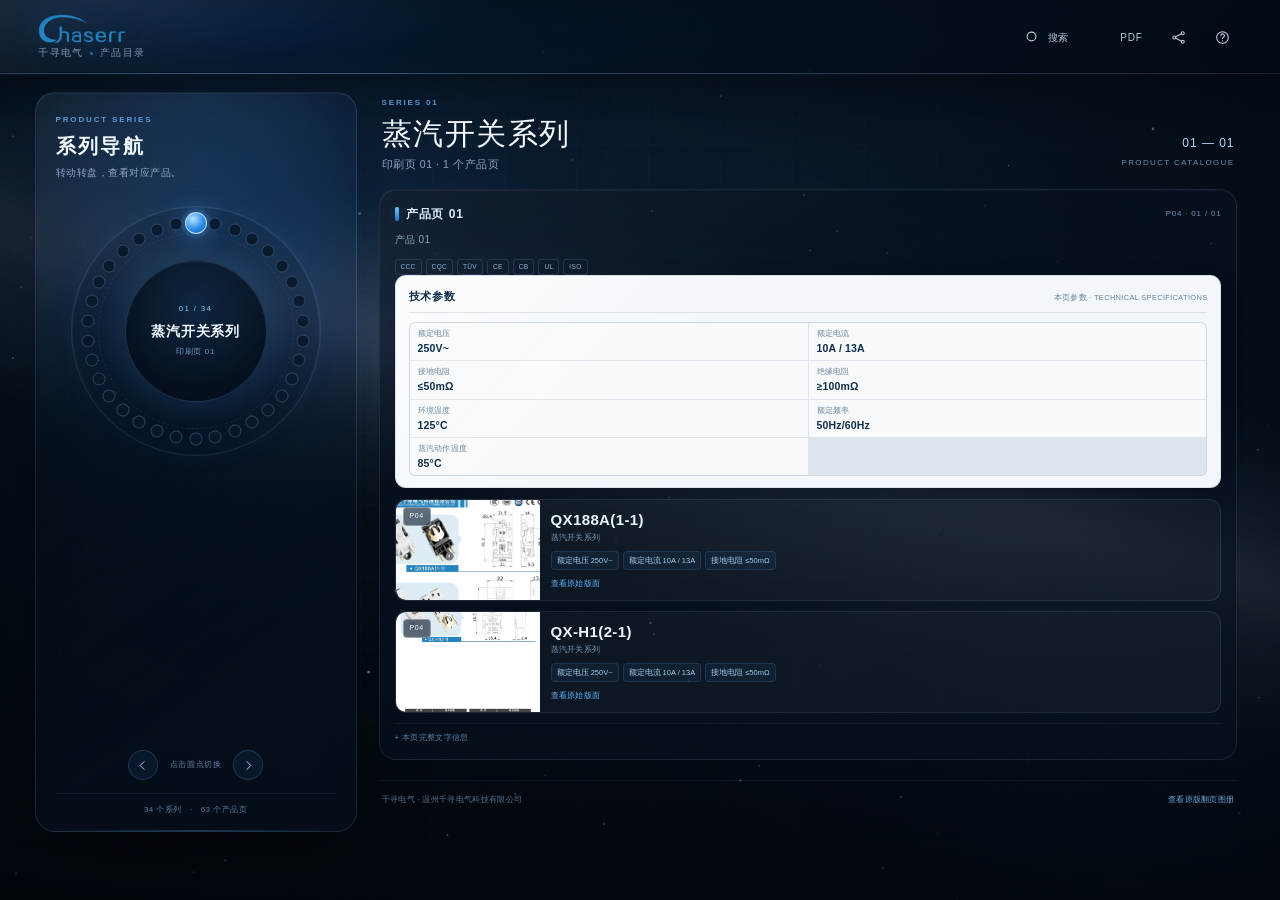
==== commit b0c610cd: "Add desktop series catalogue with extracted product cards" ====
--- a/index.html
+++ b/index.html
@@ -5,6 +5,14 @@
   <meta name="viewport" content="width=device-width, initial-scale=1, viewport-fit=cover">
   <meta name="theme-color" content="#050b14">
   <meta name="description" content="千寻电气产品图册电子版，支持桌面双页、手机单页/双页切换与翻页阅读。">
+  <script>
+    (function () {
+      var params = new URLSearchParams(window.location.search);
+      if (!params.has('book') && window.innerWidth >= 901) {
+        window.location.replace('catalog.html');
+      }
+    })();
+  </script>
   <title>千寻电气 · 产品图册</title>
   <link rel="icon" href="data:image/svg+xml,%3Csvg xmlns='http://www.w3.org/2000/svg' viewBox='0 0 64 64'%3E%3Crect width='64' height='64' rx='14' fill='%2307111f'/%3E%3Cpath d='M32 9 51 20v24L32 55 13 44V20z' fill='none' stroke='%234aa8ff' stroke-width='2.5'/%3E%3Ccircle cx='31' cy='31' r='9' fill='none' stroke='%23c7e7ff' stroke-width='3'/%3E%3Cpath d='m37 38 7 7' stroke='%23c7e7ff' stroke-width='3' stroke-linecap='round'/%3E%3C/svg%3E">
   <script>
@@ -15,7 +23,7 @@
   <link rel="preload" as="image" href="assets/brand/chaser-logo.webp" fetchpriority="high">
   <link rel="preload" as="image" href="assets/pages/001.webp" media="(min-width: 1001px)" fetchpriority="high">
   <link rel="preload" as="image" href="assets/pages-mobile/001.webp" media="(max-width: 1000px)" fetchpriority="high">
-  <link rel="stylesheet" href="styles.css?v=20261119a">
+  <link rel="stylesheet" href="styles.css?v=20261119b">
 </head>
 <body class="is-intro">
   <div class="app is-intro" id="app">
@@ -415,8 +423,8 @@
     <div class="noscript">请启用浏览器 JavaScript 后重新打开本图册。</div>
   </noscript>
 
-  <script src="data/pages.js?v=20261119a"></script>
-  <script src="data/toc.js?v=20261119a"></script>
-  <script src="app.js?v=20261119a"></script>
+  <script src="data/pages.js?v=20261119b"></script>
+  <script src="data/toc.js?v=20261119b"></script>
+  <script src="app.js?v=20261119b"></script>
 </body>
 </html>
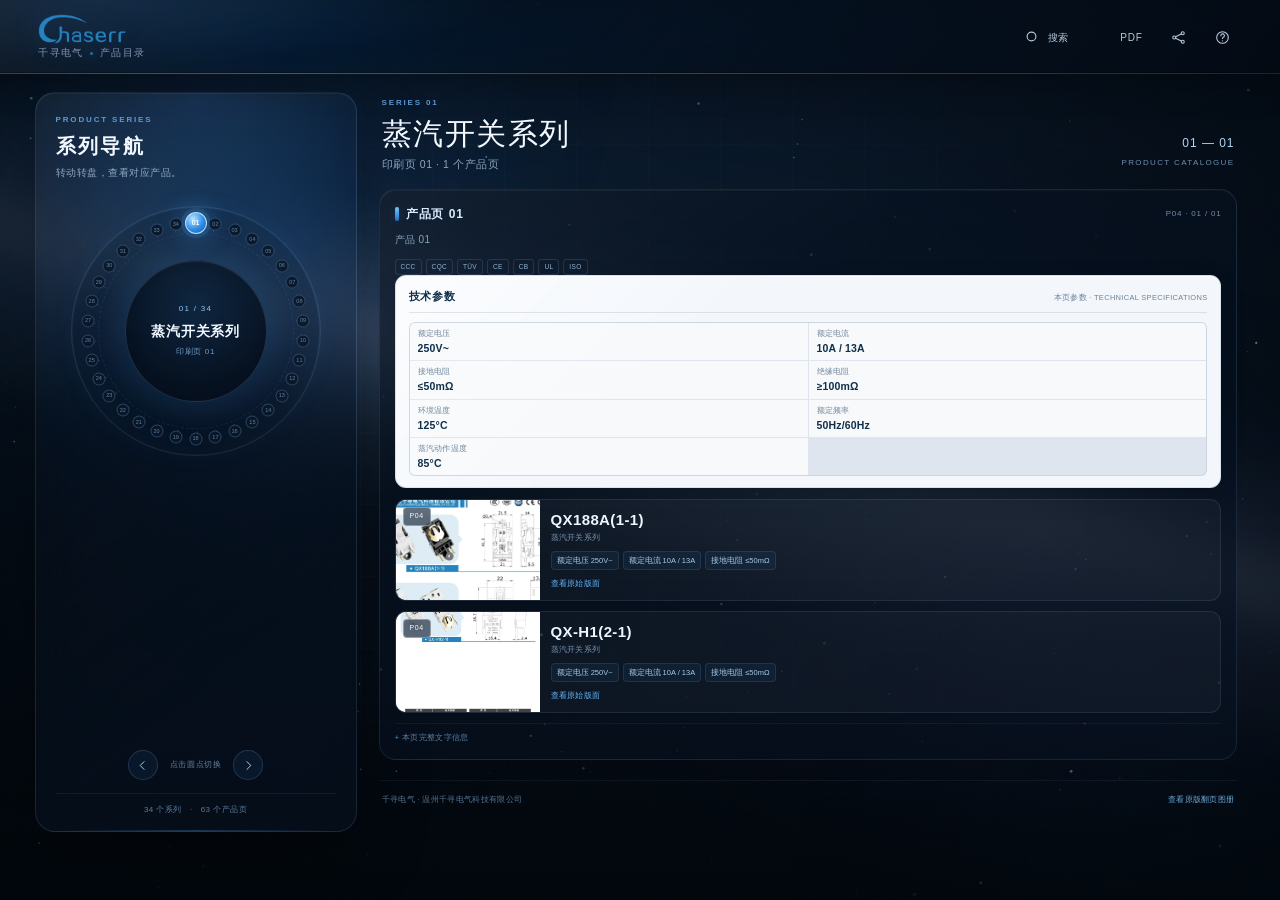
==== commit 21bdc816: "Polish series dial numbering and cache version" ====
--- a/index.html
+++ b/index.html
@@ -23,7 +23,7 @@
   <link rel="preload" as="image" href="assets/brand/chaser-logo.webp" fetchpriority="high">
   <link rel="preload" as="image" href="assets/pages/001.webp" media="(min-width: 1001px)" fetchpriority="high">
   <link rel="preload" as="image" href="assets/pages-mobile/001.webp" media="(max-width: 1000px)" fetchpriority="high">
-  <link rel="stylesheet" href="styles.css?v=20261119b">
+  <link rel="stylesheet" href="styles.css?v=20261119c">
 </head>
 <body class="is-intro">
   <div class="app is-intro" id="app">
@@ -423,8 +423,8 @@
     <div class="noscript">请启用浏览器 JavaScript 后重新打开本图册。</div>
   </noscript>
 
-  <script src="data/pages.js?v=20261119b"></script>
-  <script src="data/toc.js?v=20261119b"></script>
-  <script src="app.js?v=20261119b"></script>
+  <script src="data/pages.js?v=20261119c"></script>
+  <script src="data/toc.js?v=20261119c"></script>
+  <script src="app.js?v=20261119c"></script>
 </body>
 </html>
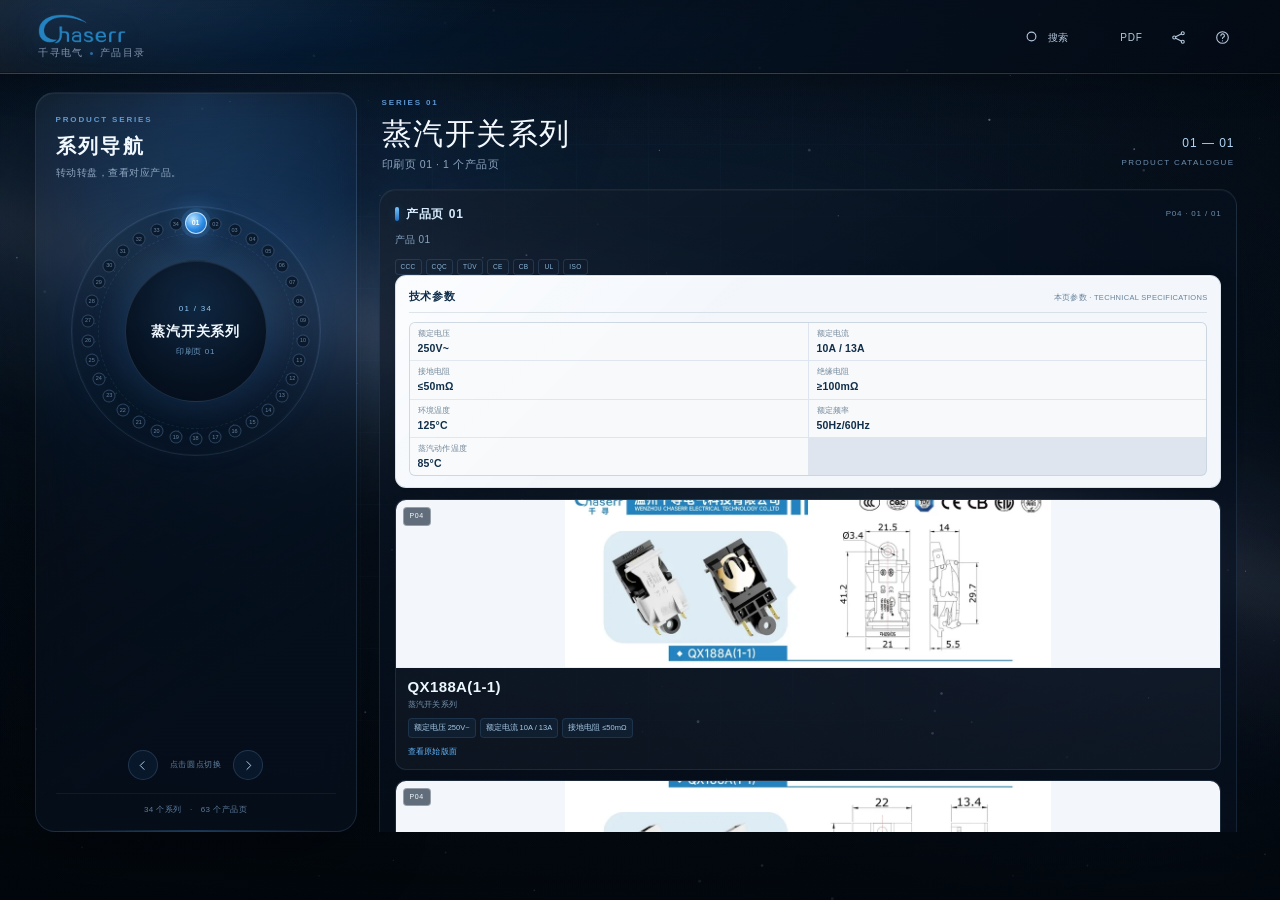
==== commit 7ee5f11b: "Refine product cards, crops, and model filtering" ====
--- a/index.html
+++ b/index.html
@@ -23,7 +23,7 @@
   <link rel="preload" as="image" href="assets/brand/chaser-logo.webp" fetchpriority="high">
   <link rel="preload" as="image" href="assets/pages/001.webp" media="(min-width: 1001px)" fetchpriority="high">
   <link rel="preload" as="image" href="assets/pages-mobile/001.webp" media="(max-width: 1000px)" fetchpriority="high">
-  <link rel="stylesheet" href="styles.css?v=20261119c">
+  <link rel="stylesheet" href="styles.css?v=20261119d">
 </head>
 <body class="is-intro">
   <div class="app is-intro" id="app">
@@ -423,8 +423,8 @@
     <div class="noscript">请启用浏览器 JavaScript 后重新打开本图册。</div>
   </noscript>
 
-  <script src="data/pages.js?v=20261119c"></script>
-  <script src="data/toc.js?v=20261119c"></script>
-  <script src="app.js?v=20261119c"></script>
+  <script src="data/pages.js?v=20261119d"></script>
+  <script src="data/toc.js?v=20261119d"></script>
+  <script src="app.js?v=20261119d"></script>
 </body>
 </html>
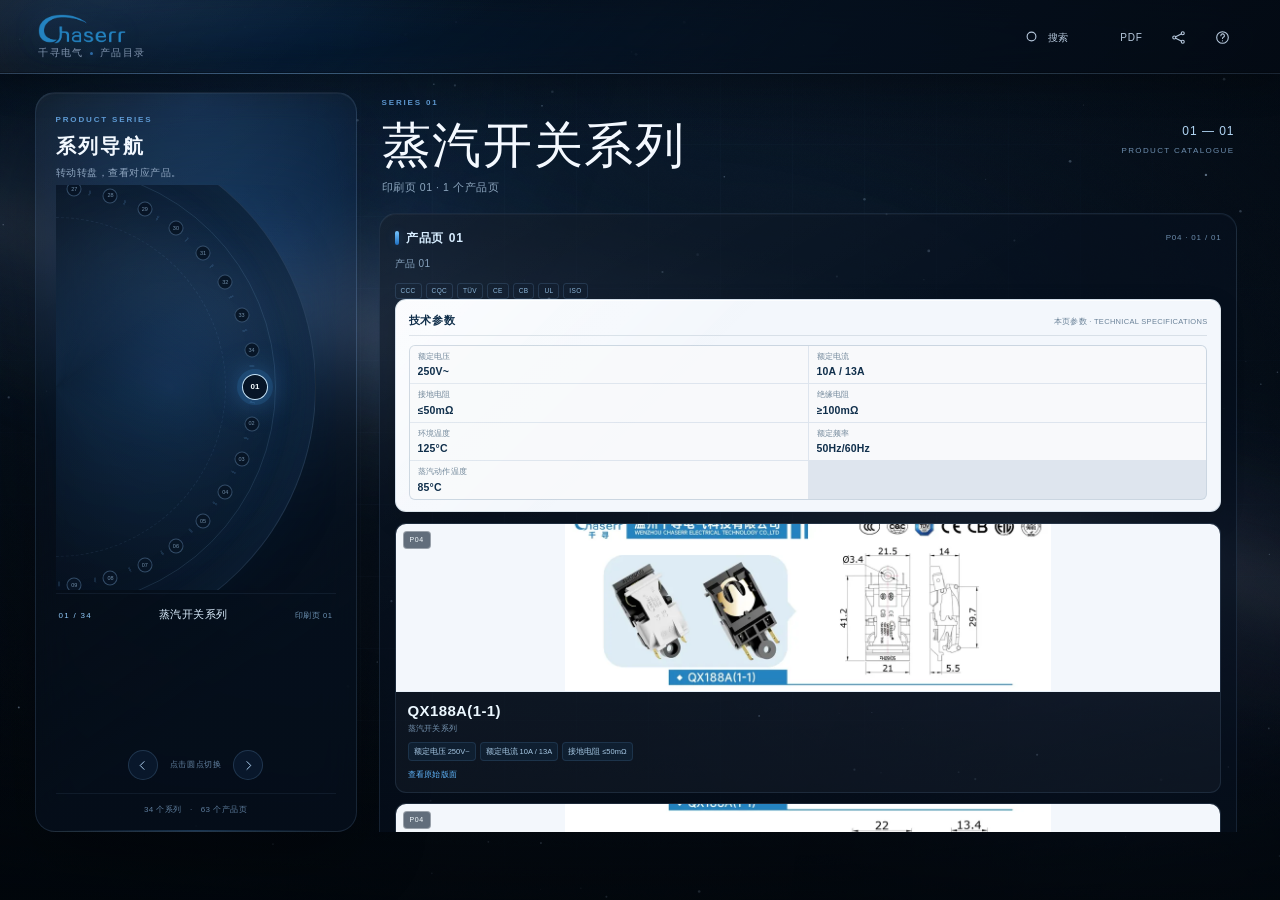
==== commit 343a4af4: "Use large half-disc series dial and large series heading" ====
--- a/index.html
+++ b/index.html
@@ -23,7 +23,7 @@
   <link rel="preload" as="image" href="assets/brand/chaser-logo.webp" fetchpriority="high">
   <link rel="preload" as="image" href="assets/pages/001.webp" media="(min-width: 1001px)" fetchpriority="high">
   <link rel="preload" as="image" href="assets/pages-mobile/001.webp" media="(max-width: 1000px)" fetchpriority="high">
-  <link rel="stylesheet" href="styles.css?v=20261119d">
+  <link rel="stylesheet" href="styles.css?v=20261119e">
 </head>
 <body class="is-intro">
   <div class="app is-intro" id="app">
@@ -423,8 +423,8 @@
     <div class="noscript">请启用浏览器 JavaScript 后重新打开本图册。</div>
   </noscript>
 
-  <script src="data/pages.js?v=20261119d"></script>
-  <script src="data/toc.js?v=20261119d"></script>
-  <script src="app.js?v=20261119d"></script>
+  <script src="data/pages.js?v=20261119e"></script>
+  <script src="data/toc.js?v=20261119e"></script>
+  <script src="app.js?v=20261119e"></script>
 </body>
 </html>
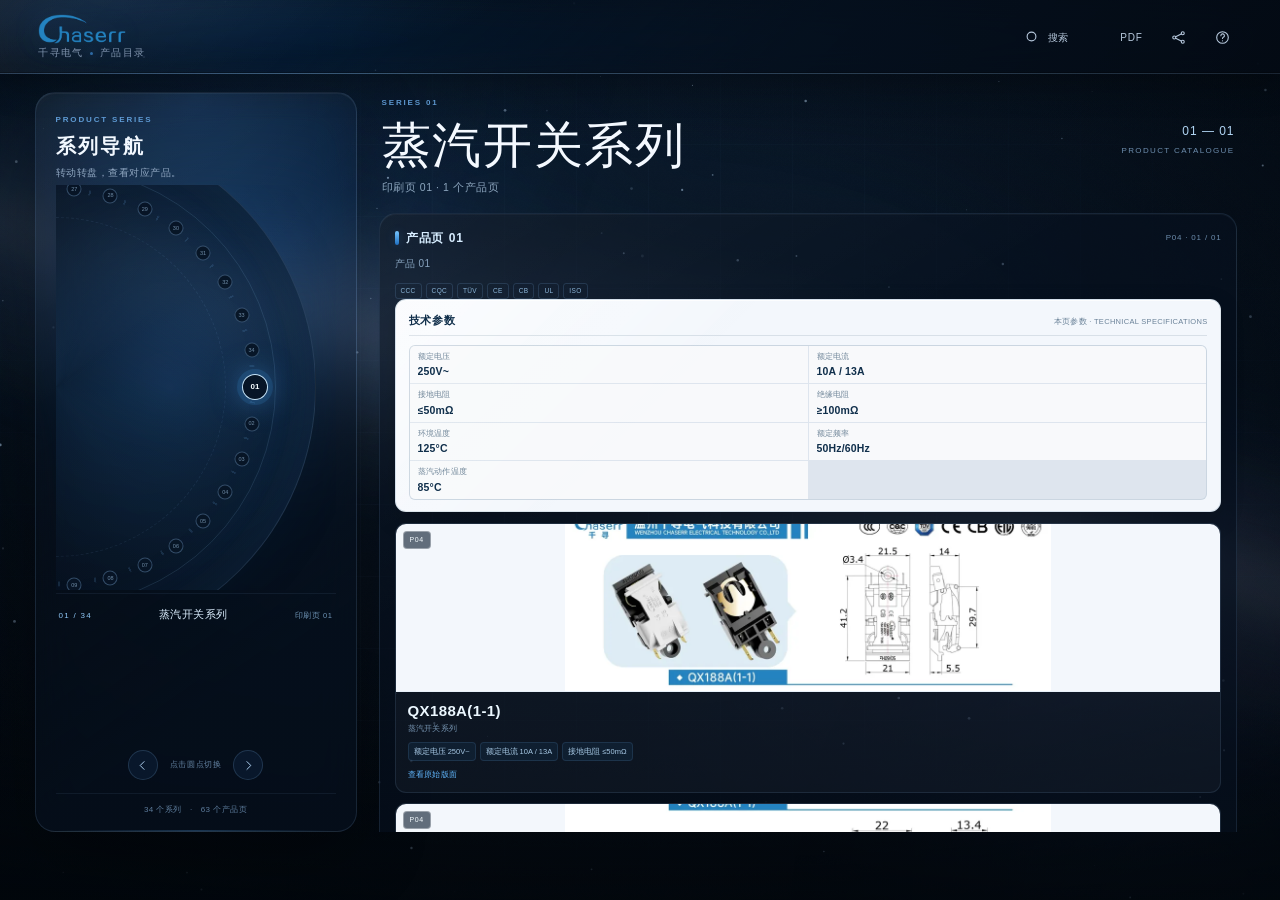
==== commit 66909236: "Keep active series readout stable in half-dial" ====
--- a/index.html
+++ b/index.html
@@ -23,7 +23,7 @@
   <link rel="preload" as="image" href="assets/brand/chaser-logo.webp" fetchpriority="high">
   <link rel="preload" as="image" href="assets/pages/001.webp" media="(min-width: 1001px)" fetchpriority="high">
   <link rel="preload" as="image" href="assets/pages-mobile/001.webp" media="(max-width: 1000px)" fetchpriority="high">
-  <link rel="stylesheet" href="styles.css?v=20261119e">
+  <link rel="stylesheet" href="styles.css?v=20261119f">
 </head>
 <body class="is-intro">
   <div class="app is-intro" id="app">
@@ -423,8 +423,8 @@
     <div class="noscript">请启用浏览器 JavaScript 后重新打开本图册。</div>
   </noscript>
 
-  <script src="data/pages.js?v=20261119e"></script>
-  <script src="data/toc.js?v=20261119e"></script>
-  <script src="app.js?v=20261119e"></script>
+  <script src="data/pages.js?v=20261119f"></script>
+  <script src="data/toc.js?v=20261119f"></script>
+  <script src="app.js?v=20261119f"></script>
 </body>
 </html>
